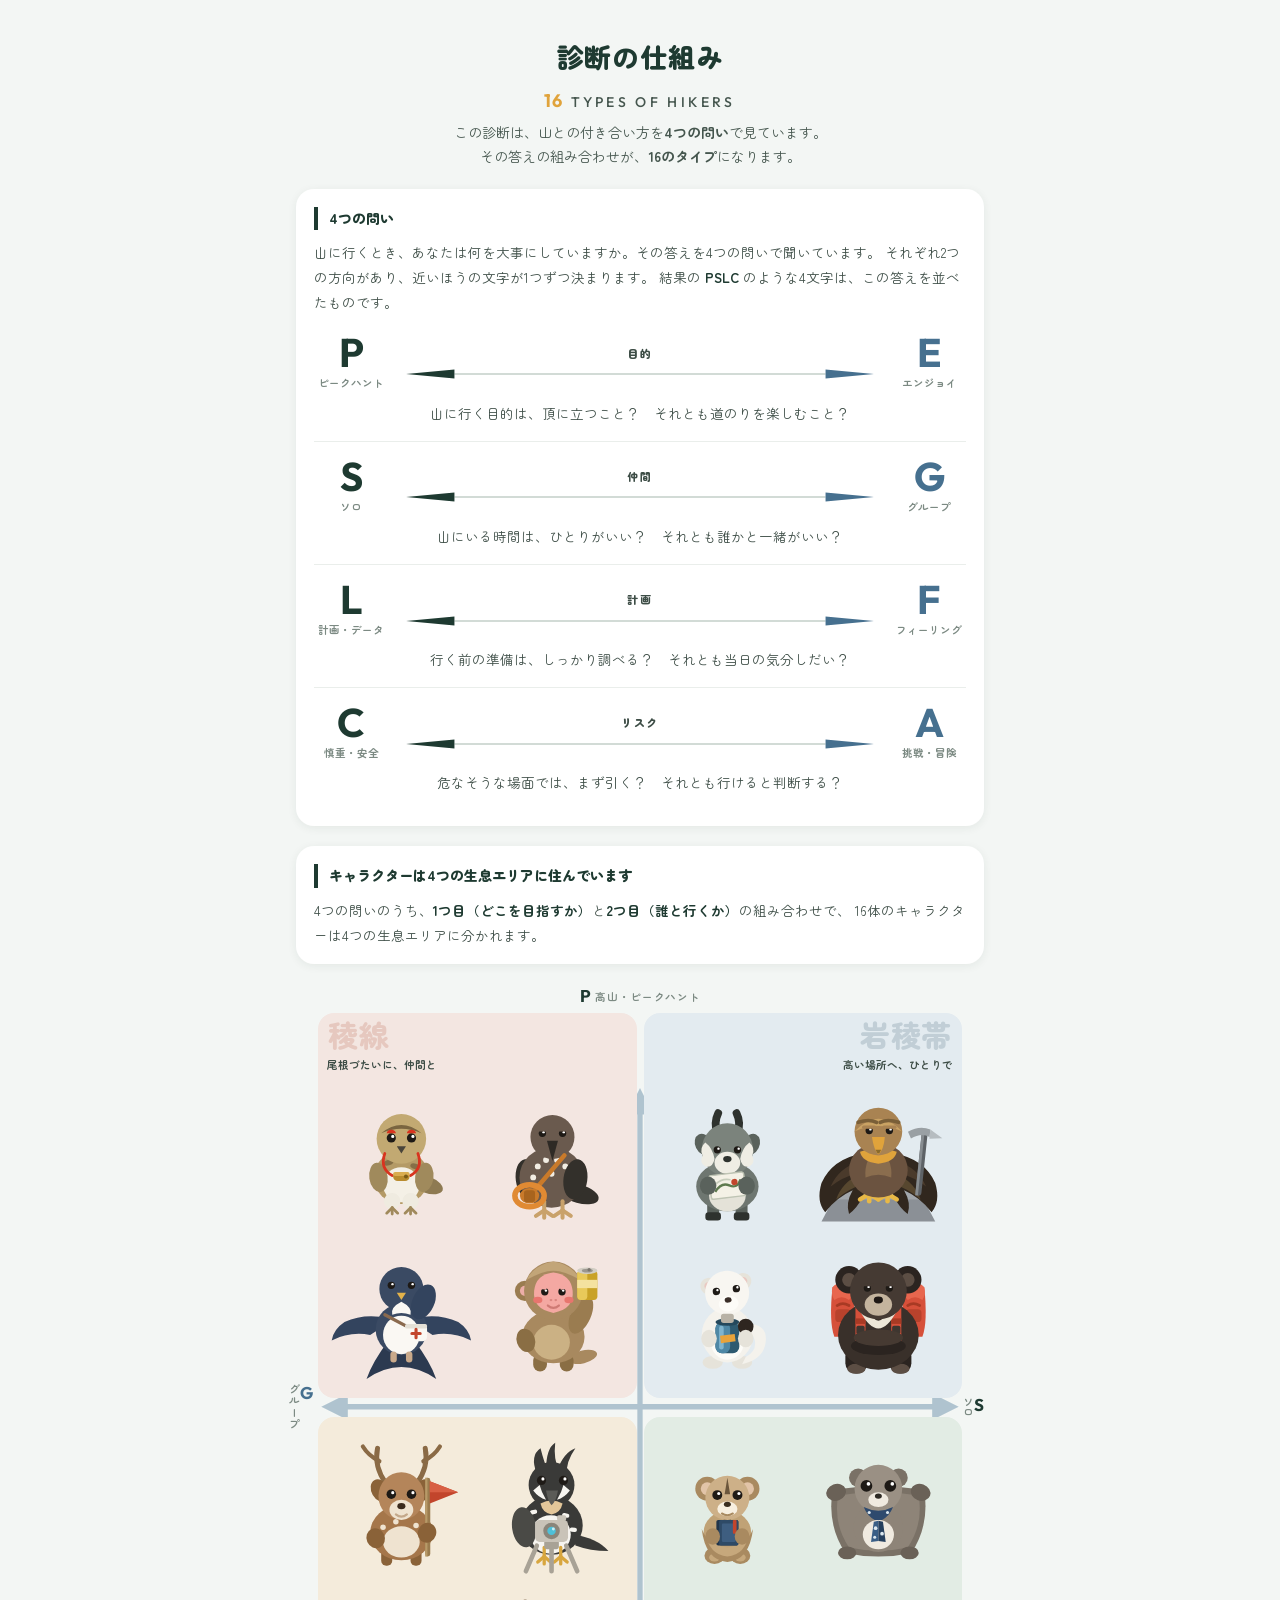
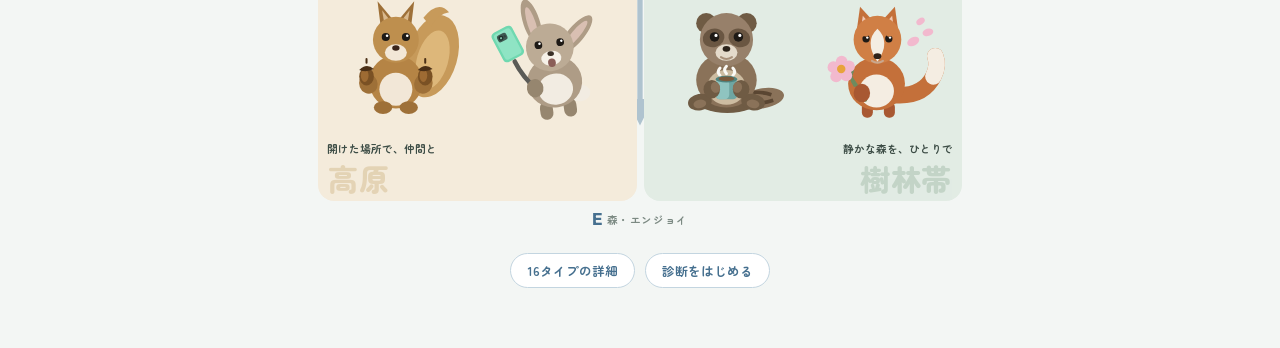
==== about.html @ 945e2029 "Add files via upload" ====
<!DOCTYPE html>
<html lang="ja">
<head>
<meta charset="UTF-8">
<meta name="viewport" content="width=device-width, initial-scale=1.0, viewport-fit=cover">
<title>診断の仕組み｜登山タイプ診断</title>
<meta name="description" content="4つのアルファベットの意味と、16タイプが分かれる4つの生息エリアについて説明します。">
<meta name="theme-color" content="#1E3A31">
<link rel="preconnect" href="https://fonts.googleapis.com">
<link rel="preconnect" href="https://fonts.gstatic.com" crossorigin>
<link href="https://fonts.googleapis.com/css2?family=Outfit:wght@500;700&family=Zen+Maru+Gothic:wght@400;500;700;900&display=swap" rel="stylesheet">
<link rel="stylesheet" href="style.css">
</head>
<body>

<div class="list-page">

  <header class="list-head">
    <h1>診断の仕組み</h1>
    <p class="list-en"><b>16</b> TYPES OF HIKERS</p>
    <p>この診断は、山との付き合い方を<b>4つの問い</b>で見ています。<br>
       その答えの組み合わせが、<b>16のタイプ</b>になります。</p>
  </header>

    <section class="legend">
      <h2>4つの問い</h2>
      <p>山に行くとき、あなたは何を大事にしていますか。その答えを4つの問いで聞いています。
         それぞれ2つの方向があり、近いほうの文字が1つずつ決まります。
         結果の <b>PSLC</b> のような4文字は、この答えを並べたものです。</p>
      <div class="axis-table" id="axis-table"></div>
    </section>

    <section class="legend legend-plain">
      <h2>キャラクターは4つの生息エリアに住んでいます</h2>
      <p>4つの問いのうち、<b>1つ目（どこを目指すか）</b>と<b>2つ目（誰と行くか）</b>の組み合わせで、
         16体のキャラクターは4つの生息エリアに分かれます。</p>
    </section>

    <div class="matrix">
      <p class="mx-axis mx-top"><b>P</b>高山・ピークハント</p>
      <div class="mx-mid">
        <p class="mx-axis mx-left"><b>G</b>グループ</p>
        <div class="mx-grid" id="matrix">
          <svg class="mx-cross" viewBox="0 0 300 300" aria-hidden="true">
            <path d="M150 14 V286" stroke="#AFC3CF" stroke-width="2.4"/>
            <path d="M14 150 H286" stroke="#AFC3CF" stroke-width="2.4"/>
            <path d="M150 6 L144 18 L156 18 Z" fill="#AFC3CF"/>
            <path d="M150 294 L144 282 L156 282 Z" fill="#AFC3CF"/>
            <path d="M6 150 L18 144 L18 156 Z" fill="#AFC3CF"/>
            <path d="M294 150 L282 144 L282 156 Z" fill="#AFC3CF"/>
          </svg>
        </div>
        <p class="mx-axis mx-right"><b>S</b>ソロ</p>
      </div>
      <p class="mx-axis mx-bottom"><b>E</b>森・エンジョイ</p>
    </div>

  <p class="list-foot hero-link">
    <a href="types.html?g=PS">16タイプの詳細</a>
    <a href="index.html">診断をはじめる</a>
  </p>

</div>

<script src="data.js"></script>
<script src="characters.js"></script>
<script>
/* 診断の仕組みのページ。4軸の解説と、4生息エリアのカードを組み立てる */
const ORDER = ["PS", "PG", "ES", "EG"];
const MATRIX_ORDER = ["PG", "PS", "EG", "ES"];
const codesOf = (key) => Object.keys(TYPES).filter((c) => c.slice(0, 2) === key);

const AXIS_MEMO = {
  PE: "山に行く目的は、頂に立つこと？　それとも道のりを楽しむこと？",
  SG: "山にいる時間は、ひとりがいい？　それとも誰かと一緒がいい？",
  LF: "行く前の準備は、しっかり調べる？　それとも当日の気分しだい？",
  CA: "危なそうな場面では、まず引く？　それとも行けると判断する？",
};
document.getElementById("axis-table").innerHTML = AXES.map((ax) => `
  <div class="ax-item">
    <div class="ax-row">
      <div class="ax-end l">
        <span class="ax-ltr">${ax.a}</span>
        <span class="ax-word">${ax.aName}</span>
      </div>
      <div class="ax-mid">
        <span class="ax-title">${ax.title}</span>
        <svg class="ax-arrow" viewBox="0 0 120 12" preserveAspectRatio="none" aria-hidden="true">
          <path d="M14 6 H106" stroke="#C3CFC8" stroke-width="1.6"/>
          <path d="M2 6 L14 1.6 L14 10.4 Z" fill="#1E3A31"/>
          <path d="M118 6 L106 1.6 L106 10.4 Z" fill="#46708F"/>
        </svg>
      </div>
      <div class="ax-end r">
        <span class="ax-ltr">${ax.b}</span>
        <span class="ax-word">${ax.bName}</span>
      </div>
    </div>
    <p class="ax-memo">${AXIS_MEMO[ax.id]}</p>
  </div>`).join("");

/* 目的（縦）× 仲間（横）の4象限。左上から 孤峰・稜線・静林・陽だまり */
document.getElementById("matrix").insertAdjacentHTML("beforeend", MATRIX_ORDER.map((key) => {
  const g = GROUPS[key];
  const side = (key === "PG" || key === "EG") ? "l" : "r";
  const row = (key === "PS" || key === "PG") ? "top" : "bottom";
  return `
    <div class="mx-cell mx-${side} mx-${row}" data-g="${key}" style="background:${g.band}">
      <span class="mx-bg" style="color:${g.deep}">${g.name}</span>
      <span class="mx-lead">${g.lead}</span>
      <span class="mx-chars">
        ${codesOf(key).map((c) => {
          const ch = CHARACTERS[c];
          return `<a class="mx-char" href="types.html?g=${key}#${c}"
                     aria-label="${ch ? ch.animal : c}の紹介を見る">${characterSVG(c, "char", true)}</a>`;
        }).join("")}
      </span>
    </div>`;
}).join(""));

/* キャラクター以外の場所を押したら、その生息エリアの先頭へ */
document.getElementById("matrix").addEventListener("click", (e) => {
  if (e.target.closest(".mx-char")) return;   // キャラクターは個別のリンクに任せる
  const cell = e.target.closest(".mx-cell");
  if (cell) location.href = `types.html?g=${cell.dataset.g}`;
});
</script>
</body>
</html>
---- style.css ----
/* =========================================================
   YAMA TYPE — 登山タイプ診断
   北欧×アウトドアのデザイントークン
   ========================================================= */
:root {
  --birch:   #F3F6F4;  /* 背景（淡いバーチグレー） */
  --paper:   #FFFFFF;  /* カード面 */
  --pine:    #1E3A31;  /* 深いパイン緑：主要テキスト・A側 */
  --fjord:   #46708F;  /* フィヨルド青：B側 */
  --sun:     #E0A33B;  /* 太陽オーカー：アクセント */
  --stone:   #7C8A83;  /* 補助テキスト */
  --line:    #DCE4DF;  /* 罫線 */

  --radius-card: 18px;
  --radius-btn: 999px;
  --shadow-card: 0 2px 10px rgba(30, 58, 49, .07);
  --font: "Zen Maru Gothic", "Hiragino Maru Gothic ProN",
          "Hiragino Kaku Gothic ProN", "Yu Gothic", sans-serif;
}

* { box-sizing: border-box; margin: 0; padding: 0; }

html { -webkit-text-size-adjust: 100%; }

body {
  font-family: var(--font);
  overflow-x: clip;
  background: var(--birch);
  color: var(--pine);
  line-height: 1.7;
  min-height: 100dvh;
}

.app {
  max-width: 480px;
  margin: 0 auto;
  min-height: 100dvh;
  position: relative;
}

/* ---------- 画面切り替え ---------- */
.screen {
  display: none;
  min-height: 100dvh;
  padding: max(20px, env(safe-area-inset-top)) 20px max(28px, env(safe-area-inset-bottom));
  flex-direction: column;
}
.screen.is-active { display: flex; animation: screenIn .45s ease both; }

@keyframes screenIn {
  from { opacity: 0; transform: translateX(28px); }
  to   { opacity: 1; transform: translateX(0); }
}
@media (prefers-reduced-motion: reduce) {
  .screen.is-active, .quiz-page { animation: none !important; }
}

/* ---------- ボタン ---------- */
.btn {
  font-family: inherit;
  font-size: 16px;
  font-weight: 700;
  border: none;
  border-radius: var(--radius-btn);
  padding: 15px 34px;
  cursor: pointer;
  transition: transform .12s ease, opacity .12s ease;
  -webkit-tap-highlight-color: transparent;
}
.btn:active { transform: scale(.97); }
.btn:focus-visible { outline: 3px solid var(--sun); outline-offset: 2px; }

.btn-primary { background: var(--pine); color: #fff; }
.btn-primary:disabled { opacity: .35; cursor: default; }
.btn-ghost {
  background: transparent;
  color: var(--stone);
  border: 1.5px solid var(--line);
}
.btn-share {
  display: inline-flex;
  align-items: center;
  gap: 8px;
  background: var(--pine);
  color: #fff;
  text-decoration: none;
  justify-content: center;
}

/* =========================================================
   スタート画面
   ========================================================= */
.hero {
  margin: auto 0;
  text-align: center;
  padding: 24px 0;
}
.hero-mountains .sun  { fill: var(--sun); }
.hero-mountains .snow { fill: var(--pine); opacity: .9; }

/* タイトル下の英字。数字だけオーカーで大きくして情報として立たせる */
.hero-en,
.list-en {
  font-family: "Outfit", "Zen Maru Gothic", sans-serif;
  font-size: 12.5px;
  font-weight: 500;
  letter-spacing: .24em;
  color: var(--fjord);
  line-height: 1.15;
  margin-top: 0;
  margin-bottom: 0;
}
.hero-en b,
.list-en b {
  font-size: 18px;
  font-weight: 700;
  letter-spacing: .04em;
  color: var(--sun);
  margin-right: 2px;
}
.list-en { margin-top: 6px; margin-bottom: 8px; line-height: 1.4; }
.hero-title {
  font-size: 34px;
  font-weight: 900;
  letter-spacing: .04em;
  margin-bottom: 6px;
}
.hero-ver {
  font-family: "Outfit", var(--font);
  font-size: 9px;
  font-weight: 400;
  letter-spacing: .1em;
  color: #B9C6BF;
  line-height: 1.2;
  margin: 4px 0 18px;
}
.hero-title .beta {
  display: inline-block;
  vertical-align: baseline;
  margin-left: 0;
  font-family: "Outfit", var(--font);
  font-size: 11px;
  font-weight: 500;
  letter-spacing: .08em;
  color: var(--sun);
  background: #FBF1DE;
  border: 1.5px solid #EBD5A8;
  border-radius: 999px;
  padding: 2px 10px;
}

.hero-lead {
  font-size: 14.5px;
  color: #45564e;
  margin-bottom: 30px;
  /* 行末に1〜2文字だけ残るのを防ぐ */
  text-wrap: balance;
}
.hero-lead strong { color: var(--pine); }
.hero-note {
  margin-top: 14px;
  font-size: 12.5px;
  color: var(--stone);
}

/* =========================================================
   質問画面
   ========================================================= */
.quiz-header {
  position: sticky;
  top: 0;
  z-index: 5;
  margin: 0 -20px;
  padding: 6px 20px 8px;
  background: var(--birch);
  box-shadow: 0 6px 12px -8px rgba(30, 58, 49, .22);
}

/* ---------- 登山道プログレス ---------- */
.climb-svg {
  display: block;
  width: 100%;
  height: auto;
}
.climb-route,
.climb-done {
  fill: none;
  stroke-width: 3.5;
  stroke-linecap: round;
  stroke-linejoin: round;
}
.climb-route { stroke: var(--line); }
.climb-done {
  stroke: var(--pine);
  stroke-dashoffset: 9999;
  transition: stroke-dashoffset .45s ease;
}

.climb-start {
  fill: var(--paper);
  stroke: #7FA08F;
  stroke-width: 2.2;
}
.climb-marker {
  fill: var(--pine);
  transition: cx .45s ease, cy .45s ease;
}

/* 道標（Start / Midpoint / Summit） */
.sign .pole {
  stroke: var(--line);
  stroke-width: 1.6;
  stroke-linecap: round;
  transition: stroke .4s ease;
}
.sign .board {
  fill: var(--paper);
  stroke: var(--line);
  stroke-width: 1.4;
  transition: fill .4s ease, stroke .4s ease;
}
.sign .board-text {
  fill: var(--stone);
  font-family: "Outfit", var(--font);
  font-size: 6.6px;
  font-weight: 700;
  letter-spacing: .04em;
  text-anchor: middle;
  transition: fill .4s ease;
}
.sign .flag {
  fill: var(--line);
  transition: fill .4s ease;
}
.sign .flag-text {
  fill: var(--stone);
  font-family: "Outfit", var(--font);
  font-size: 6.2px;
  font-weight: 700;
  letter-spacing: .04em;
  text-anchor: middle;
  transition: fill .4s ease;
}
/* 道の上の丸。通過すると塗りつぶす */
.sign .node {
  fill: var(--paper);
  stroke: var(--line);
  stroke-width: 2.2;
  transition: fill .4s ease, stroke .4s ease;
}

.sign.passed .pole { stroke: var(--pine); }
.sign.passed .board { fill: var(--pine); stroke: var(--pine); }
.sign.passed .board-text { fill: #fff; }
.sign.passed .flag { fill: var(--pine); }
.sign.passed .flag-text { fill: var(--pine); }
.sign.passed .node { fill: var(--pine); stroke: var(--pine); }

#sign-peak.passed .pole { stroke: var(--sun); }
#sign-peak.passed .board { fill: var(--sun); stroke: var(--sun); }
#sign-peak.passed .board-text { fill: var(--pine); }
#sign-peak.passed .node { fill: var(--sun); stroke: var(--sun); }

.climb-count {
  fill: var(--stone);
  font-family: var(--font);
  font-size: 8.6px;
  font-weight: 500;
  text-anchor: end;
}
.climb-count #progress-count { fill: var(--pine); font-weight: 700; font-size: 10.5px; }

.quiz-viewport { flex: 1; }
.quiz-page.page-in  { animation: screenIn .4s ease both; }

/* --- 質問カード --- */
.q-card {
  background: var(--paper);
  border-radius: var(--radius-card);
  box-shadow: var(--shadow-card);
  padding: 22px 20px 24px;
  margin-bottom: 16px;
  border: 2px solid transparent;
  transition: border-color .25s ease;
}
.q-card.is-answered { border-color: transparent; }
.q-card.needs-answer { border-color: var(--sun); }

.q-num {
  display: inline-block;
  font-size: 12px;
  font-weight: 700;
  color: var(--fjord);
  background: #EAF1F6;
  border-radius: 999px;
  padding: 2px 12px;
  margin-bottom: 10px;
}
.q-text {
  font-size: 16px;
  font-weight: 700;
  margin-bottom: 16px;
}

.opt-label {
  font-size: 13.5px;
  line-height: 1.6;
  padding: 10px 12px;
  border-radius: 12px;
}
.opt-a { background: #EDF3EF; color: var(--pine); margin-bottom: 7px; }
.opt-b { background: #EAF1F6; color: #2E4B60; }

/* --- 目盛り（A / B の対応を示す） --- */
.scale { margin-top: 17px; }

.scale-notes {
  display: flex;
  justify-content: space-between;
  padding: 0 8px;
  margin-top: 8px;
  font-size: 11.5px;
  font-weight: 500;
  color: var(--stone);
}

/* --- 6段階ドット --- */
.dots {
  display: flex;
  align-items: center;
  justify-content: space-between;
  padding: 0 6px;
}
.dot {
  appearance: none;
  -webkit-appearance: none;
  border-radius: 50%;
  border: 2.5px solid var(--stone);
  background: var(--paper);
  cursor: pointer;
  flex-shrink: 0;
  transition: transform .15s ease, background .15s ease, border-color .15s ease;
  -webkit-tap-highlight-color: transparent;
}
.dot:focus-visible { outline: 3px solid var(--sun); outline-offset: 2px; }

/* 端ほど大きく（強い同意） */
.dot[data-v="0"], .dot[data-v="5"] { width: 40px; height: 40px; }
.dot[data-v="1"], .dot[data-v="4"] { width: 32px; height: 32px; }
.dot[data-v="2"], .dot[data-v="3"] { width: 25px; height: 25px; }

/* A側=パイン緑、B側=フィヨルド青 */
.dot[data-v="0"], .dot[data-v="1"], .dot[data-v="2"] { border-color: #7FA08F; }
.dot[data-v="3"], .dot[data-v="4"], .dot[data-v="5"] { border-color: #8FAFC4; }

.dot.selected { transform: scale(1.12); }
.dot[data-v="0"].selected, .dot[data-v="1"].selected, .dot[data-v="2"].selected {
  background: var(--pine); border-color: var(--pine);
}
.dot[data-v="3"].selected, .dot[data-v="4"].selected, .dot[data-v="5"].selected {
  background: var(--fjord); border-color: var(--fjord);
}

.quiz-footer {
  display: flex;
  gap: 12px;
  padding-top: 8px;
}
.quiz-footer .btn { flex: 1; padding-left: 0; padding-right: 0; }

/* =========================================================
   結果画面
   ========================================================= */
.result {
  margin: auto 0;
  text-align: center;
  padding: 0 0 28px;
}
.result-eyebrow {
  font-size: 12.5px;
  font-weight: 700;
  letter-spacing: .08em;
  color: var(--stone);
  margin-bottom: 10px;
}
.result-id {
  display: inline-flex;
  align-items: center;
  gap: 8px;
  margin-bottom: 2px;
}
.result-group {
  font-size: 13px;
  font-weight: 900;
  letter-spacing: .06em;
}

/* コードは記号なので小さく。主役は動物名 */
.result-code {
  display: inline-block;
  background: var(--pine); /* JSがグループ色に差し替えます */
  color: #fff;
  font-family: "Outfit", var(--font);
  font-size: 14px;
  font-weight: 700;
  letter-spacing: .18em;
  line-height: 1;
  padding: 6px 9px 6px 15px;
  border-radius: 7px;
}

.result-desc {
  font-size: 14.5px;
  color: #45564e;
  margin-bottom: 28px;
  padding: 0 8px;
}

/* --- 4軸バー --- */
.axes {
  background: var(--paper);
  margin-top: 14px;
  border-radius: var(--radius-card);
  box-shadow: var(--shadow-card);
  padding: 20px 18px;
  margin-bottom: 28px;
  text-align: left;
}
.axis { margin-bottom: 18px; }
.axis:last-child { margin-bottom: 0; }
.axis-labels {
  display: flex;
  justify-content: space-between;
  font-size: 12.5px;
  font-weight: 700;
  margin-bottom: 5px;
}
.axis-labels .lose { color: var(--stone); font-weight: 500; }
.axis-track {
  height: 10px;
  border-radius: 999px;
  background: var(--line);
  overflow: hidden;
  display: flex;
}
.axis-bar {
  height: 100%;
  border-radius: 999px;
  transition: width .8s ease;
}
.axis-bar.side-a { background: var(--pine); }
.axis-bar.side-b { background: var(--fjord); margin-left: auto; }
/* 勝った側はオーカーで大きく、負けた側は薄く */
.axis-labels .win { color: var(--pine); font-weight: 700; }
.axis-labels .lose { color: #B9C6BF; font-weight: 500; }
.axis-labels b {
  font-family: "Outfit", var(--font);
  font-size: 14.5px;
  font-weight: 700;
  margin: 0 0 0 6px;
}
.axis-labels .win b { color: var(--sun); }
.axis-labels .lose b { color: #C9D2CC; }
.axis-labels span:last-child b { margin: 0 6px 0 0; }

.result-actions {
  display: flex;
  flex-direction: column;
  gap: 12px;
}

/* ---------- 小さい画面の微調整 ---------- */
@media (max-width: 360px) {
  .hero-title { font-size: 29px; }
  .result-animal { font-size: 31px; }
  .char-lg { width: 128px; }
}


/* ---------- 結果画面：キャッチコピー ---------- */
.result-copy {
  font-size: 15px;
  font-weight: 700;
  color: var(--fjord);
  margin: 14px 0 4px;
  padding: 0 8px;
  line-height: 1.7;
}

/* ---------- 結果画面：説明パネル ---------- */
.panel {
  background: var(--paper);
  border-radius: var(--radius-card);
  box-shadow: var(--shadow-card);
  padding: 18px 18px 20px;
  margin-bottom: 14px;
  text-align: left;
}
.panel-title {
  font-size: 14px;
  font-weight: 900;
  margin-bottom: 8px;
  padding-left: 11px;
  border-left: 4px solid var(--pine);
  line-height: 1.4;
}
.panel-body {
  font-size: 14px;
  line-height: 1.85;
  color: #3d4d46;
}
.panel-caution .panel-title { border-left-color: var(--sun); }

/* ---------- 結果画面：相性 ---------- */
.match { padding: 13px 0; border-bottom: 1px solid var(--line); }
.match:last-child { padding-bottom: 0; border-bottom: none; }
.match:first-child { padding-top: 4px; }
.match-label {
  font-size: 12px;
  font-weight: 700;
  color: var(--stone);
  margin-bottom: 5px;
}
.match-name {
  font-size: 15.5px;
  font-weight: 700;
  display: flex;
  align-items: center;
  gap: 9px;
  margin-bottom: 3px;
}
.match-code {
  font-size: 12px;
  font-weight: 900;
  letter-spacing: .06em;
  color: #fff;
  background: var(--fjord);
  border-radius: 6px;
  padding: 2px 8px;
  flex-shrink: 0;
}
.match-why { font-size: 12.5px; color: var(--stone); line-height: 1.7; }

/* 結果画面はカード群が続くので、余白を上下に確保 */
.result-actions { margin-top: 26px; }

/* ---------- 公開前の一時設定 ----------
   Xシェアボタンを非表示にしています。
   内容が固まって公開する準備ができたら、下の1行を削除してください。 */
#btn-share { display: none; }

/* =========================================================
   キャラクター
   ========================================================= */
.char { display: block; width: 100%; height: auto; }
.char-lg { width: 142px; margin: 0 auto; }
.char-sm { width: 62px; flex-shrink: 0; }

.result-char { margin: 4px 0 10px; }
.result-animal {
  font-size: 36px;
  font-weight: 900;
  letter-spacing: .06em;
  line-height: 1.3;
  margin: 6px 0 2px;
}
.result-name {
  font-size: 13.5px;
  font-weight: 700;
  letter-spacing: .04em;
  color: var(--stone);
}

/* 相性欄はキャラクターを左に並べる */
.match { display: flex; gap: 13px; align-items: flex-start; }
.match-body { flex: 1; }

/* スタート画面・結果画面から一覧へ */
/* 主ボタンより小さい、枠線のサブボタン */
.hero-link {
  margin-top: 18px;
  display: flex;
  justify-content: center;
  flex-wrap: nowrap;
  gap: 10px;
}
.result .hero-link { margin-top: 20px; }
.hero-link a {
  display: inline-block;
  font-size: 12.5px;
  font-weight: 700;
  color: var(--fjord);
  text-decoration: none;
  background: var(--paper);
  border: 1.5px solid #C3D5E0;
  border-radius: 999px;
  padding: 8px 16px;
  line-height: 1.4;
  white-space: nowrap;
  transition: background .15s, border-color .15s;
}
.hero-link a:hover { background: #EDF3F7; border-color: var(--fjord); }
.hero-link a:focus-visible { outline: 3px solid var(--sun); outline-offset: 2px; }
.list-foot.hero-link { margin-top: 22px; }
.hero-link a:focus-visible { outline: 3px solid var(--sun); outline-offset: 3px; }

/* =========================================================
   スタート画面のキャラクター配置
   ========================================================= */
.cast {
  display: grid;
  grid-template-columns: repeat(2, 1fr);
  gap: 8px;
}
#cast-top { margin-bottom: 30px; }
#cast-bottom { margin-top: 30px; }
.cast-group {
  display: grid;
  grid-template-columns: repeat(2, 1fr);
  gap: 6px 2px;
  border-radius: 18px;
  padding: 12px 8px;
}
.cast .char {
  width: 100%;
  max-width: 74px;
  margin: 0 auto;
  /* 開いたときに順番に現れ、そのあとゆっくり上下に揺れる */
  opacity: 0;
  animation:
    castIn .5s cubic-bezier(.2, .7, .3, 1) forwards,
    castFloat var(--fd, 5.2s) ease-in-out infinite;
  animation-delay: var(--d, 0s), calc(var(--d, 0s) + .5s);
}

@keyframes castIn {
  from { opacity: 0; transform: translateY(10px) scale(.94); }
  to   { opacity: 1; transform: none; }
}
@keyframes castFloat {
  0%, 100% { transform: translateY(0); }
  50%      { transform: translateY(-5px); }
}

/* 動きが苦手な人には出さない */
@media (prefers-reduced-motion: reduce) {
  .cast .char { opacity: 1; animation: none; }
}

/* =========================================================
   16タイプ紹介ページ（types.html）
   ========================================================= */
.list-page { max-width: 720px; margin: 0 auto; padding: 0 16px 60px; }

.list-head { padding: 34px 0 20px; text-align: center; }
.list-head h1 { font-size: 27px; font-weight: 900; letter-spacing: .03em; }
.list-head p { font-size: 14px; color: #45564e; margin-top: 8px; }

.legend {
  background: var(--paper);
  border-radius: var(--radius-card);
  box-shadow: var(--shadow-card);
  padding: 18px 18px 16px;
  margin-bottom: 20px;
  text-align: left;
}
.legend h2 {
  font-size: 14px;
  font-weight: 900;
  margin-bottom: 10px;
  padding-left: 11px;
  border-left: 4px solid var(--pine);
}
.legend p { font-size: 13.5px; line-height: 1.85; color: #3d4d46; }
.legend p + p { margin-top: 8px; }
.legend b { color: var(--pine); }

/* ---- 入口：4グループのカード ---- */
.group-cards { display: grid; gap: 12px; margin-bottom: 8px; }
.gcard {
  position: relative;
  display: block;
  border-radius: 20px;
  padding: 16px 16px 14px;
  text-decoration: none;
  color: inherit;
  overflow: hidden;
}
.gcard:focus-visible { outline: 3px solid var(--sun); outline-offset: 3px; }
.gcard-bg {
  position: absolute;
  right: 10px;
  top: -6px;
  font-size: 64px;
  font-weight: 900;
  letter-spacing: .04em;
  opacity: .13;
  line-height: 1;
  pointer-events: none;
  white-space: nowrap;
}
.gcard-head {
  position: relative;
  display: flex;
  align-items: baseline;
  gap: 10px;
  flex-wrap: wrap;
}
.gcard-name { font-size: 21px; font-weight: 900; letter-spacing: .04em; }
.gcard-lead { font-size: 13px; font-weight: 700; color: #3d4d46; }
.gcard-chars {
  position: relative;
  display: grid;
  grid-template-columns: repeat(4, 1fr);
  gap: 4px;
  margin: 10px 0 8px;
}
.gcard-chars svg { width: 100%; height: auto; display: block; }
.gcard-foot {
  position: relative;
  display: flex;
  justify-content: space-between;
  align-items: baseline;
  gap: 8px;
  font-size: 11.5px;
  color: var(--stone);
}
.gcard-code { font-family: "Outfit", var(--font); font-weight: 700; letter-spacing: .08em; }

/* ---- 詳細：切り替えタブ ---- */
.group-tabs {
  display: grid;
  grid-template-columns: repeat(4, 1fr);
  gap: 6px;
  margin-bottom: 18px;
  position: sticky;
  top: 0;
  z-index: 5;
  background: var(--birch);
  padding: 8px 0;
}
.gtab {
  font-family: inherit;
  border: 1.5px solid var(--line);
  background: var(--paper);
  color: var(--stone);
  border-radius: 14px;
  padding: 7px 2px 6px;
  cursor: pointer;
  display: block;
}
.gtab.on { border-color: transparent; font-weight: 900; }
.gtab:focus-visible { outline: 3px solid var(--sun); outline-offset: 2px; }
.gtab-char { width: 100%; max-width: 42px; margin: 0 auto 1px; display: block; }
.gtab-name { font-size: 11.5px; font-weight: 700; display: block; }

/* ---- 詳細：グループの大見出し ---- */
.group-hero {
  position: relative;
  border-radius: 20px;
  padding: 20px 18px 18px;
  margin-bottom: 18px;
  overflow: hidden;
}
.gh-bg {
  position: absolute;
  right: 8px;
  top: -10px;
  font-size: 82px;
  font-weight: 900;
  letter-spacing: .04em;
  opacity: .14;
  line-height: 1;
  white-space: nowrap;
}
.gh-name { position: relative; font-size: 26px; font-weight: 900; letter-spacing: .05em; }
.gh-lead { position: relative; font-size: 14px; font-weight: 700; color: #3d4d46; margin-top: 3px; }
.gh-axis { position: relative; font-size: 11.5px; color: var(--stone); margin-top: 7px; }

/* ---- 各タイプ ---- */
.type-item {
  background: var(--paper);
  border-radius: var(--radius-card);
  box-shadow: var(--shadow-card);
  padding: 20px 18px 18px;
  margin-bottom: 18px;
  /* 追従するタブの下に隠れないよう、タブの高さぶん余白を取る
     --tab-h は types.html が実測して設定します */
  scroll-margin-top: calc(var(--tab-h, 90px) + 14px);
}
.ti-head { display: flex; gap: 15px; align-items: center; margin-bottom: 15px; }
.ti-char { width: 104px; flex-shrink: 0; }
.ti-title { flex: 1; min-width: 0; }
.tc-code {
  display: inline-block;
  font-size: 11px;
  font-weight: 900;
  letter-spacing: .12em;
  color: #fff;
  background: var(--pine);
  border-radius: 5px;
  padding: 2px 9px;
}
.ti-name { font-size: 21px; font-weight: 900; margin-top: 6px; line-height: 1.35; }
.tc-type { font-size: 12.5px; font-weight: 700; color: var(--stone); margin-top: 3px; }
.tc-copy { font-size: 13.5px; font-weight: 700; color: var(--fjord); margin-top: 6px; line-height: 1.6; }

/* 4軸の内訳 */
.ti-axes {
  display: flex;
  flex-wrap: wrap;
  gap: 6px;
  margin-bottom: 16px;
}
.ti-axes .ax {
  font-size: 11.5px;
  font-weight: 500;
  color: #3d4d46;
  background: #EDF3EF;
  border-radius: 999px;
  padding: 3px 11px;
}
.ti-axes .ax b { font-weight: 900; color: var(--pine); margin-right: 4px; }

.ti-block { margin-bottom: 16px; }
.ti-block:last-of-type { margin-bottom: 12px; }
.ti-label {
  font-size: 13px;
  font-weight: 900;
  margin-bottom: 6px;
  padding-left: 10px;
  border-left: 4px solid var(--pine);
  line-height: 1.4;
}
.ti-caution .ti-label { border-left-color: var(--sun); }
.ti-text { font-size: 13.5px; line-height: 1.85; color: #3d4d46; }

/* 持ちもの（キャッチコピーの下） */
.ti-item {
  display: inline-block;
  font-size: 11.5px;
  color: var(--stone);
  background: #F2F5F3;
  border-radius: 999px;
  padding: 3px 12px;
  margin-top: 8px;
  line-height: 1.6;
}
.ti-item b {
  font-weight: 700;
  color: #3d4d46;
  margin-right: 6px;
}

/* 結果画面の持ちもの */
.result-item {
  display: inline-block;
  font-size: 12px;
  color: #4a5a52;
  background: rgba(255, 255, 255, .72);
  border-radius: 999px;
  padding: 4px 14px;
  margin-top: 10px;
  line-height: 1.6;
}
.result-item b {
  font-weight: 700;
  color: var(--pine);
  margin-right: 7px;
}

/* 紹介ページ内の相性リンク */
.type-item .match {
  display: flex;
  gap: 12px;
  align-items: center;
  text-decoration: none;
  color: inherit;
  padding: 9px 10px;
  border-radius: 13px;
  background: #F7F9F8;
  margin-top: 8px;
}
.type-item .match:hover { background: #EDF3EF; }
.type-item .match:focus-visible { outline: 3px solid var(--sun); outline-offset: 2px; }
.type-item .match-label,
.type-item .match-name,
.type-item .match-why { display: block; }
.type-item .match-name { margin: 3px 0 1px; font-size: 15px; }
.match-type { font-size: 11.5px; font-weight: 700; color: var(--stone); }
.type-item .match-type { display: block; margin-bottom: 2px; }
.type-item .match-code { margin-right: 8px; }

.list-foot { text-align: center; margin-top: 32px; }

/* 結果画面の相性から紹介ページへ */
.match-char { display: block; flex-shrink: 0; border-radius: 50%; }
.match-char:focus-visible { outline: 3px solid var(--sun); outline-offset: 2px; }
.match-link {
  color: inherit;
  text-decoration: none;
  border-bottom: 1.5px solid #C3D5E0;
}
.match-link:hover { border-bottom-color: var(--fjord); }
.match-link:focus-visible { outline: 3px solid var(--sun); outline-offset: 2px; }

/* =========================================================
   仕組みのページ：4軸の解説（左右対比）
   ========================================================= */
.axis-table { margin-top: 14px; }
.ax-item { padding: 15px 0; border-top: 1px solid #EAEEEB; }
.ax-item:first-child { border-top: none; padding-top: 4px; }

.ax-row { display: flex; align-items: center; gap: 10px; }
.ax-end { flex-shrink: 0; width: 74px; text-align: center; }
.ax-ltr {
  display: block;
  font-family: "Outfit", var(--font);
  font-size: 40px;
  font-weight: 700;
  line-height: .95;
}
.ax-end.l .ax-ltr { color: var(--pine); }
.ax-end.r .ax-ltr { color: var(--fjord); }
.ax-word {
  display: block;
  font-size: 10.5px;
  font-weight: 700;
  margin-top: 5px;
  line-height: 1.35;
  color: var(--stone);
}
.ax-mid { flex: 1; min-width: 0; text-align: center; }
.ax-title {
  display: block;
  font-size: 11px;
  font-weight: 900;
  letter-spacing: .14em;
  color: #3d4d46;
  margin-bottom: 6px;
}
.ax-arrow { display: block; width: 100%; height: 12px; }
.ax-memo {
  font-size: 11.5px;
  color: var(--stone);
  margin-top: 10px;
  line-height: 1.65;
  text-align: center;
}

/* =========================================================
   仕組みのページ：4系統のマトリクス
   ========================================================= */
.matrix { margin: 8px 0 4px; }
.mx-axis {
  font-size: 10.5px;
  font-weight: 700;
  letter-spacing: .06em;
  color: var(--stone);
  text-align: center;
  line-height: 1.4;
}
/* 軸のアルファベット */
.mx-axis b {
  font-family: "Outfit", var(--font);
  font-size: 17px;
  font-weight: 700;
  color: var(--pine);
  margin-right: 4px;
  vertical-align: -1px;
}
.mx-left b, .mx-bottom b { color: var(--fjord); }

.mx-top { margin-bottom: 6px; }
.mx-bottom { margin-top: 6px; }
.mx-mid { display: flex; align-items: stretch; gap: 5px; }
.mx-left, .mx-right {
  flex-shrink: 0;
  align-self: center;
  width: 17px;
  writing-mode: vertical-rl;
  text-orientation: upright;
  letter-spacing: .04em;
  line-height: 1.1;
}
.mx-left b, .mx-right b {
  writing-mode: horizontal-tb;
  display: block;
  margin: 0 0 3px;
  text-align: center;
}

.mx-grid {
  position: relative;
  flex: 1;
  min-width: 0;
  display: grid;
  grid-template-columns: repeat(2, 1fr);
  gap: 7px;
}
/* 中央を通る十字の軸線 */
.mx-cross {
  position: absolute;
  inset: -10px;
  width: calc(100% + 20px);
  height: calc(100% + 20px);
  pointer-events: none;
  z-index: 1;
  preserveAspectRatio: none;
}

.mx-cell {
  position: relative;
  z-index: 2;
  display: flex;
  flex-direction: column;
  border-radius: 16px;
  padding: 10px 9px 10px;
  color: inherit;
  text-align: left;
  overflow: hidden;
  cursor: pointer;
}
/* キャラクター1体ずつが個別のリンク */
.mx-char {
  display: block;
  border-radius: 10px;
  padding: 1px;
  transition: background .15s;
}
.mx-char:hover { background: rgba(255, 255, 255, .55); }
.mx-char:focus-visible { outline: 3px solid var(--sun); outline-offset: 1px; }
.mx-char svg { display: block; width: 100%; height: auto; }
/* 背景に薄く大きく系統名 */
/* 系統名は薄い大文字のみ。左の2つは左上、右の2つは右上に置く */
.mx-bg {
  position: absolute;
  top: 6px;
  z-index: 0;
  font-size: 30px;
  font-weight: 900;
  letter-spacing: .02em;
  line-height: 1.05;
  opacity: .2;
  white-space: nowrap;
  pointer-events: none;
}
.mx-l .mx-bg { left: 10px; }
.mx-r .mx-bg { right: 10px; }
/* 下段は文字を下に置く */
.mx-bottom .mx-bg { top: auto; bottom: 6px; }
.mx-bottom .mx-lead { order: 2; margin-top: 6px; margin-bottom: 34px; }
.mx-bottom .mx-chars { order: 1; margin-top: 2px; }
.mx-r { text-align: right; }
.mx-r .mx-code { text-align: left; }
.mx-name {
  position: relative;
  display: block;
  font-size: 16px;
  font-weight: 900;
  letter-spacing: .04em;
}
.mx-lead {
  position: relative;
  z-index: 1;
  display: block;
  font-size: 10.5px;
  font-weight: 700;
  color: #3d4d46;
  margin-top: 34px;
  line-height: 1.5;
  text-wrap: balance;
}
.mx-chars {
  position: relative;
  z-index: 1;
  display: grid;
  grid-template-columns: repeat(2, 1fr);
  gap: 3px;
  margin: 8px 0 6px;
}
.mx-chars svg { width: 100%; height: auto; display: block; }
.mx-code {
  position: relative;
  display: block;
  text-align: right;
  font-family: "Outfit", var(--font);
  font-size: 10px;
  font-weight: 700;
  letter-spacing: .08em;
  color: var(--stone);
}

/* =========================================================
   結果画面：ヒーロー帯と波の区切り
   ========================================================= */
.result-hero {
  position: relative;
  /* 画面の端まで、上は最上部まで広げる */
  margin: calc(-1 * max(20px, env(safe-area-inset-top))) -20px 0;
  padding: calc(30px + max(20px, env(safe-area-inset-top))) 20px 74px;
  overflow: hidden;
  background: #E9EEF1;        /* JSがグループの淡色に差し替えます */
}
/* 帯の下端を稜線で切る。奥は濃い山影、手前はページ背景でくり抜く */
.result-hero .ridge-cut {
  position: absolute;
  left: 0;
  right: 0;
  bottom: -1px;
  width: 100%;
  height: 58px;
  display: block;
}
.rc-back { fill: rgba(30, 58, 49, .13); }
.rc-front { fill: var(--birch); }
.result-hero .result-copy { margin-bottom: 0; }

/* 4軸のタグ */
.result-axtags {
  margin-top: 14px;
  display: grid;
  grid-template-columns: repeat(2, auto);
  justify-content: center;
  gap: 6px;
}
@media (min-width: 460px) {
  .result-axtags { grid-template-columns: repeat(4, auto); }
}
.axtag {
  font-size: 11.5px;
  font-weight: 500;
  border-radius: 999px;
  padding: 4px 12px 4px 9px;
  background: rgba(255, 255, 255, .72);
  line-height: 1.5;
}
.axtag b {
  font-family: "Outfit", var(--font);
  font-weight: 700;
  font-size: 12.5px;
  margin-right: 5px;
}
.axtag.s-a { color: #2b463c; }
.axtag.s-a b { color: var(--pine); }
.axtag.s-b { color: #2E4B60; }
.axtag.s-b b { color: var(--fjord); }

/* パネルの見出しを中央揃えに */
.panel { text-align: center; }
.panel-title {
  display: inline-block;
  font-size: 13px;
  font-weight: 900;
  letter-spacing: .14em;
  margin: 0 0 12px;
  padding: 0 0 6px;
  border-left: none;
  border-bottom: 2.5px solid var(--pine);
  line-height: 1.4;
}
.panel-caution .panel-title { border-bottom-color: var(--sun); }
.panel-body { text-align: left; }
.axes { text-align: left; }

/* =========================================================
   結果画面：順番に現れる演出
   ========================================================= */
.result > *,
.result-hero > *:not(.wave) { opacity: 0; }

.result.reveal > *,
.result.reveal .result-hero > *:not(.wave) {
  animation: resIn .5s cubic-bezier(.2, .7, .3, 1) forwards;
  animation-delay: calc(var(--i, 0) * .12s);
}
.result.reveal .result-char {
  animation: resPop .55s cubic-bezier(.2, 1.3, .4, 1) forwards;
  animation-delay: calc(var(--i, 0) * .12s);
}
.result.reveal .result-hero { opacity: 1; animation: none; }

@keyframes resIn {
  from { opacity: 0; transform: translateY(12px); }
  to   { opacity: 1; transform: none; }
}
@keyframes resPop {
  from { opacity: 0; transform: scale(.82); }
  to   { opacity: 1; transform: none; }
}

@media (prefers-reduced-motion: reduce) {
  .result > *,
  .result-hero > *:not(.wave) { opacity: 1; }
  .result.reveal > *,
  .result.reveal .result-hero > *:not(.wave),
  .result.reveal .result-char { animation: none; }
}

/* =========================================================
   シークレットキャラクター
   ========================================================= */
.secret-badge {
  font-family: "Outfit", var(--font);
  font-size: 10px;
  font-weight: 700;
  letter-spacing: .16em;
  color: #4A3410;
  background: linear-gradient(100deg, #F0C860, #E0A33B 55%, #C98F22);
  border-radius: 999px;
  padding: 4px 10px 4px 12px;
  box-shadow: 0 1px 4px rgba(176, 130, 30, .35);
}

.secret-note {
  font-size: 12px;
  color: #4a5a52;
  margin-top: 12px;
  padding: 0 10px;
  line-height: 1.75;
}

/* シークレットは動物名が長いので一段小さく */
.result.is-secret .result-animal { font-size: 27px; letter-spacing: .02em; }
@media (max-width: 380px) {
  .result.is-secret .result-animal { font-size: 24px; }
}

/* シークレットのときだけキャラクターをゆっくり光らせる */
.result.is-secret .result-char {
  filter: drop-shadow(0 0 18px rgba(224, 163, 59, .45));
}
@media (prefers-reduced-motion: no-preference) {
  .result.is-secret.reveal .result-char { animation-duration: .9s; }
}

/* =========================================================
   紹介ページ：相性3人を1行3列に
   ========================================================= */
.match-row {
  display: grid;
  grid-template-columns: repeat(3, 1fr);
  gap: 8px;
}
.type-item .match-row .match {
  display: block;
  text-align: center;
  border-radius: 14px;
  padding: 11px 8px 12px;
  text-decoration: none;
  color: inherit;
}
.type-item .match-row .char-sm { width: 58px; margin: 4px auto 5px; display: block; }
.type-item .match-row .match-label {
  display: block;
  font-size: 10.5px;
  font-weight: 700;
  color: var(--stone);
  line-height: 1.4;
  min-height: 2.8em;
}
.type-item .match-row .match-code {
  display: inline-block;
  font-family: "Outfit", var(--font);
  font-size: 9.5px;
  font-weight: 700;
  letter-spacing: .1em;
  color: #fff;
  border-radius: 4px;
  padding: 2px 7px;
}
.type-item .match-row .match-name {
  display: block;
  font-size: 12.5px;
  font-weight: 900;
  margin-top: 3px;
  line-height: 1.4;
}
.type-item .match-row .match-type {
  display: block;
  font-size: 10px;
  font-weight: 700;
  color: var(--stone);
  margin-top: 1px;
  line-height: 1.4;
}
.type-item .match-row .match-why {
  display: block;
  font-size: 10.5px;
  color: #4a5a52;
  margin-top: 6px;
  line-height: 1.65;
  text-align: left;
}
@media (max-width: 400px) {
  .match-row { gap: 5px; }
  .type-item .match-row .match { padding: 9px 5px 10px; }
  .type-item .match-row .match-why { font-size: 10px; }
}

/* =========================================================
   結果画面：相性3人を1行3列に
   ========================================================= */
.result .match-row {
  display: grid;
  grid-template-columns: repeat(3, 1fr);
  gap: 7px;
  text-align: left;
}
.result .match-row .match {
  display: block;
  text-align: center;
  border-radius: 14px;
  padding: 11px 7px 12px;
  text-decoration: none;
  color: inherit;
}
.result .match-row .match:focus-visible { outline: 3px solid var(--sun); outline-offset: 2px; }
.result .match-row .char-sm { width: 54px; margin: 4px auto 5px; display: block; }
.result .match-row .match-label {
  display: block;
  font-size: 10px;
  font-weight: 700;
  color: var(--stone);
  line-height: 1.45;
  min-height: 2.9em;
}
.result .match-row .match-code {
  display: inline-block;
  font-family: "Outfit", var(--font);
  font-size: 9.5px;
  font-weight: 700;
  letter-spacing: .1em;
  color: #fff;
  border-radius: 4px;
  padding: 2px 7px;
}
.result .match-row .match-name {
  display: block;
  font-size: 12.5px;
  font-weight: 900;
  margin-top: 3px;
  line-height: 1.4;
}
.result .match-row .match-type {
  display: block;
  font-size: 10px;
  font-weight: 700;
  color: var(--stone);
  margin-top: 1px;
  line-height: 1.4;
}
.result .match-row .match-why {
  display: block;
  font-size: 10.5px;
  color: #4a5a52;
  margin-top: 6px;
  line-height: 1.7;
  text-align: left;
}
@media (max-width: 400px) {
  .result .match-row { gap: 5px; }
  .result .match-row .match { padding: 9px 5px 10px; }
  .result .match-row .match-why { font-size: 10px; }
}

/* =========================================================
   結果画面：おすすめの山
   ========================================================= */
.mt-row {
  display: grid;
  grid-template-columns: repeat(3, 1fr);
  gap: 7px;
}
.mt {
  background: #F2F5F3;
  border-radius: 14px;
  padding: 11px 9px 12px;
  text-align: left;
}
.mt-name {
  font-size: 13px;
  font-weight: 900;
  line-height: 1.45;
  text-align: center;
}
.mt-flag {
  display: inline-block;
  font-size: 9px;
  font-weight: 700;
  color: #8a5a10;
  background: #FBEFD8;
  border-radius: 999px;
  padding: 2px 7px;
  margin-top: 3px;
  white-space: nowrap;
}
.mt-why {
  font-size: 10.5px;
  color: #4a5a52;
  margin-top: 6px;
  line-height: 1.7;
}
.mt-note {
  font-size: 11px;
  color: var(--stone);
  margin-top: 12px;
  padding-top: 10px;
  border-top: 1px solid var(--line);
  line-height: 1.75;
  text-align: left;
}
@media (max-width: 400px) {
  .mt-row { gap: 5px; }
  .mt { padding: 9px 6px 10px; }
  .mt-name { font-size: 12px; }
  .mt-why { font-size: 10px; }
}

/* =========================================================
   紹介ページ：隠れた姿への切り替え
   ========================================================= */
.ti-char-wrap { cursor: default; }
.type-item.is-secret { box-shadow: 0 2px 14px rgba(176, 130, 30, .24); }
.type-item.is-secret .tc-code {
  display: inline-flex;
  align-items: center;
  gap: 7px;
}
.type-item.is-secret .tc-code em {
  font-style: normal;
  font-size: 8.5px;
  font-weight: 700;
  letter-spacing: .12em;
  color: #4A3410;
  background: linear-gradient(100deg, #F0C860, #E0A33B);
  border-radius: 999px;
  padding: 2px 7px;
}


/* 詳細カードの生息エリア表記 */
.tc-area {
  display: inline-block;
  font-size: 11.5px;
  font-weight: 700;
  margin-left: 8px;
  vertical-align: 1px;
}

/* =========================================================
   結果ページ上部：横並び（案E）
   ========================================================= */
.result-row {
  display: flex;
  align-items: center;
  gap: 14px;
  text-align: left;
  margin-top: 6px;
}
.result-row .result-char { margin: 0; flex-shrink: 0; }
.result-row .result-char .char-lg { width: 128px; display: block; }
.result-txt { flex: 1; min-width: 0; }
.result-row .result-animal { font-size: 27px; margin: 0; line-height: 1.25; }
.result.is-secret .result-row .result-animal { font-size: 21px; }
.result-row .result-name { font-size: 12.5px; margin-top: 1px; }
.result-row .result-copy {
  font-size: 12.5px;
  margin: 7px 0 0;
  padding: 0;
  text-align: left;
  line-height: 1.6;
}
.result-id { margin-top: 12px; }
.result-code { font-size: 10.5px; padding: 3px 7px 3px 10px; border-radius: 5px; }
.result-group { font-size: 11px; }
.result-axtags { margin-top: 10px; grid-template-columns: repeat(4, auto); gap: 4px; }
.result-axtags span { font-size: 10px; padding: 4px 8px; white-space: nowrap; }
.result-item { font-size: 10.5px; padding: 4px 12px; margin-top: 8px; }
@media (max-width: 380px) {
  .result-row .result-char .char-lg { width: 112px; }
  .result-row .result-animal { font-size: 24px; }
}

/* 詳細カード：コードと生息エリアを横並びの下へ */
.ti-id { text-align: center; margin-top: 12px; }
.tc-area { margin-left: 8px; vertical-align: 1px; }

/* おすすめの山と相性の文字を少し大きく */
.type-item .mt-row,
.result .match-row,
.type-item .match-row { display: grid; grid-template-columns: repeat(3, 1fr); gap: 7px; }
.type-item .mt { background: #F2F5F3; border-radius: 12px; padding: 10px 8px 11px; }
.type-item .mt-name, .result .mt-name { font-size: 13.5px; font-weight: 900; text-align: center; line-height: 1.45; }
.type-item .mt-why, .result .mt-why { font-size: 11.5px; color: #4a5a52; margin-top: 5px; line-height: 1.75; }
.type-item .mt-note, .result .mt-note { font-size: 11.5px; margin-top: 11px; line-height: 1.8; }
.result .match-row .match-why,
.type-item .match-row .match-why { font-size: 11.5px; line-height: 1.8; }
.result .match-row .match-name,
.type-item .match-row .match-name { font-size: 13.5px; }
.result .match-row .match-label,
.type-item .match-row .match-label { font-size: 11px; }
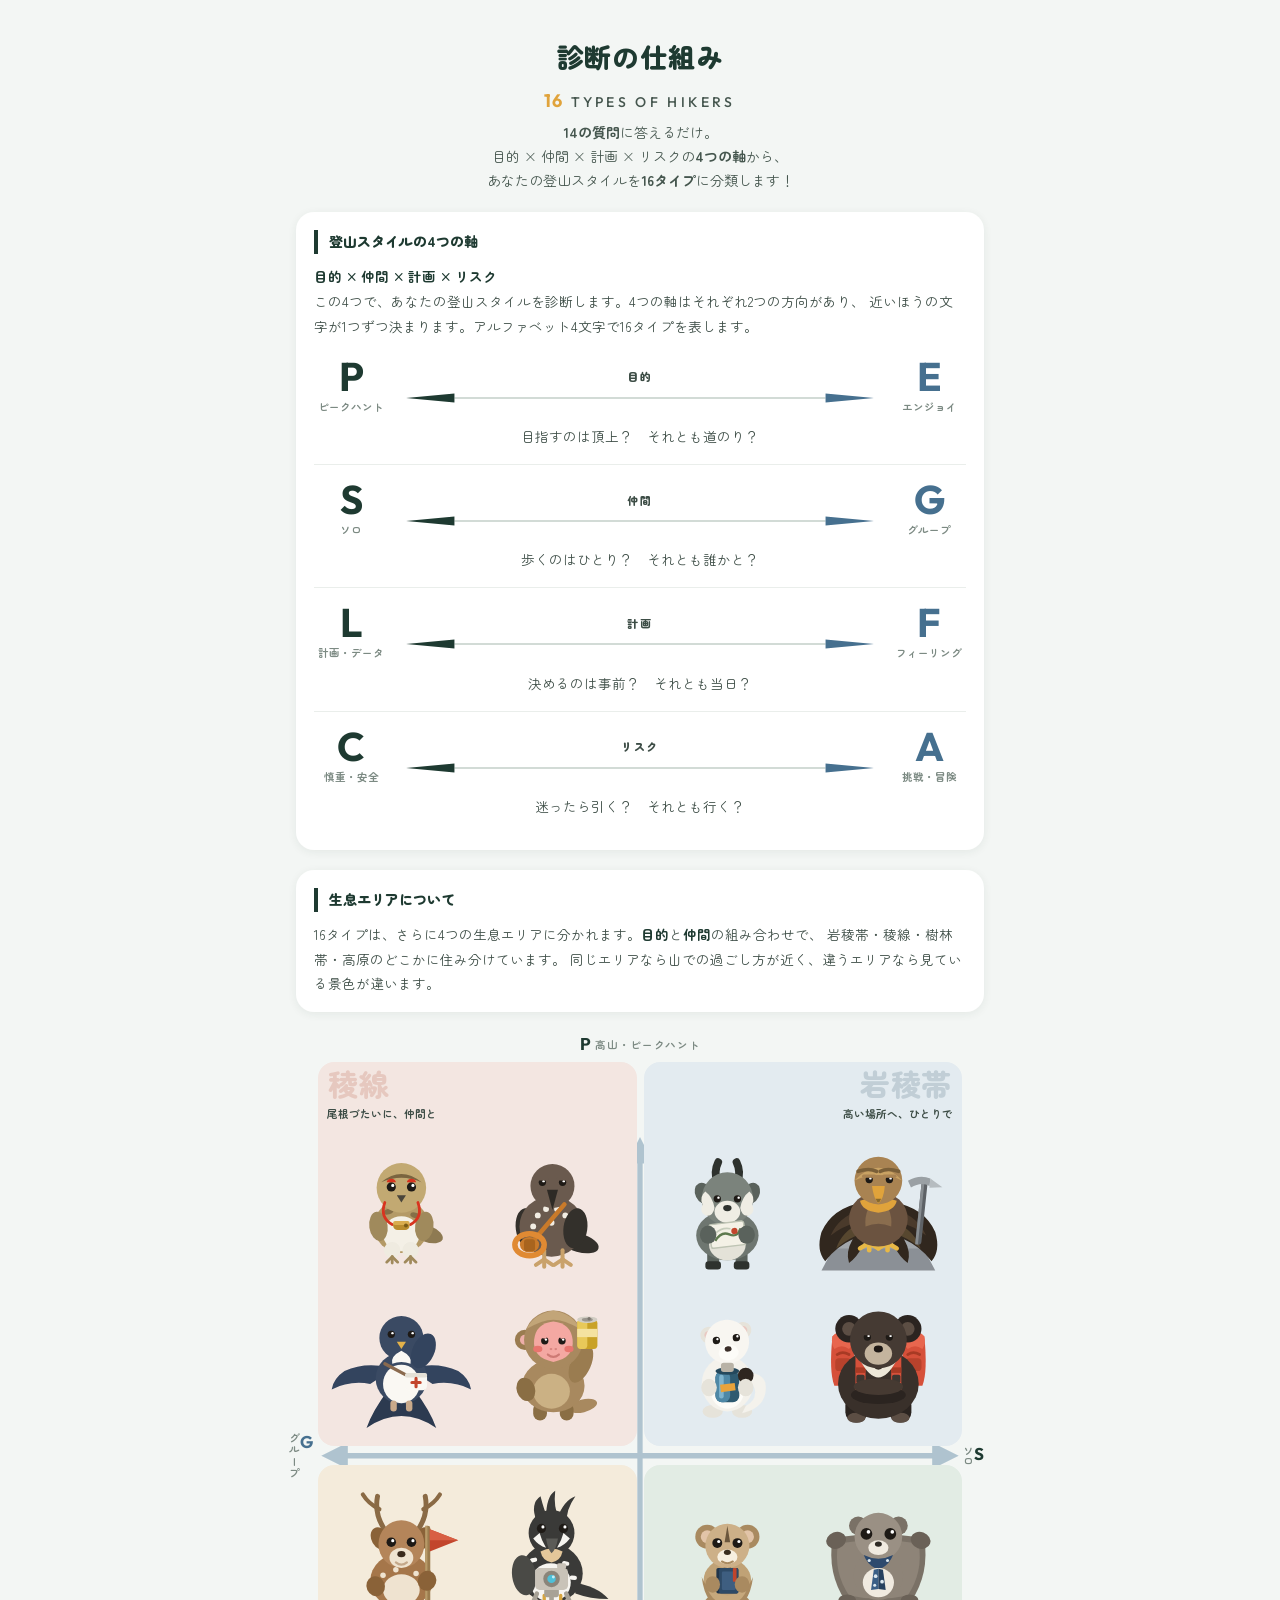
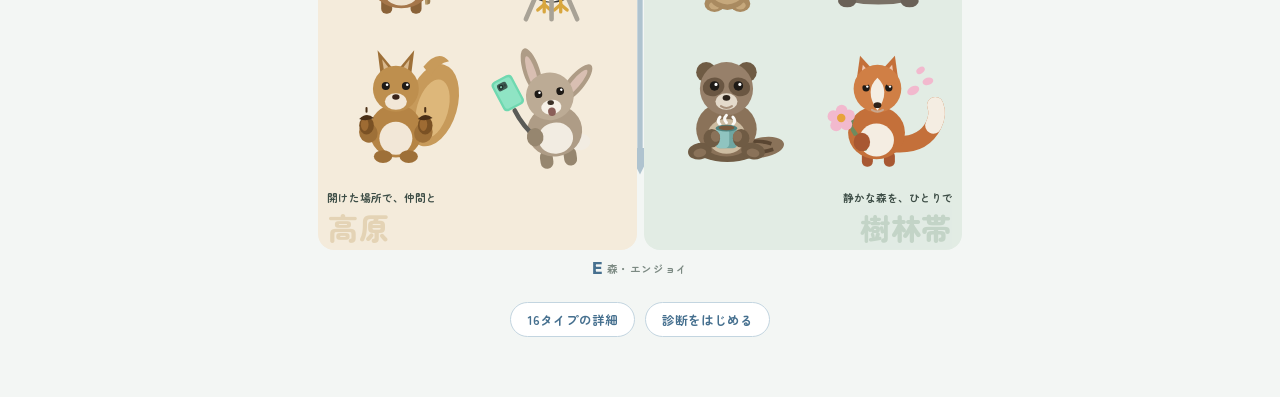
==== commit 66cae5a5: "Add files via upload" ====
--- a/about.html
+++ b/about.html
@@ -18,22 +18,24 @@
   <header class="list-head">
     <h1>診断の仕組み</h1>
     <p class="list-en"><b>16</b> TYPES OF HIKERS</p>
-    <p>この診断は、山との付き合い方を<b>4つの問い</b>で見ています。<br>
-       その答えの組み合わせが、<b>16のタイプ</b>になります。</p>
+    <p><b>14の質問</b>に答えるだけ。<br>
+       目的 × 仲間 × 計画 × リスクの<b>4つの軸</b>から、<br>
+       あなたの登山スタイルを<b>16タイプ</b>に分類します！</p>
   </header>
 
     <section class="legend">
-      <h2>4つの問い</h2>
-      <p>山に行くとき、あなたは何を大事にしていますか。その答えを4つの問いで聞いています。
-         それぞれ2つの方向があり、近いほうの文字が1つずつ決まります。
-         結果の <b>PSLC</b> のような4文字は、この答えを並べたものです。</p>
+      <h2>登山スタイルの4つの軸</h2>
+      <p><b>目的 × 仲間 × 計画 × リスク</b><br>
+         この4つで、あなたの登山スタイルを診断します。4つの軸はそれぞれ2つの方向があり、
+         近いほうの文字が1つずつ決まります。アルファベット4文字で16タイプを表します。</p>
       <div class="axis-table" id="axis-table"></div>
     </section>
 
     <section class="legend legend-plain">
-      <h2>キャラクターは4つの生息エリアに住んでいます</h2>
-      <p>4つの問いのうち、<b>1つ目（どこを目指すか）</b>と<b>2つ目（誰と行くか）</b>の組み合わせで、
-         16体のキャラクターは4つの生息エリアに分かれます。</p>
+      <h2>生息エリアについて</h2>
+      <p>16タイプは、さらに4つの生息エリアに分かれます。<b>目的</b>と<b>仲間</b>の組み合わせで、
+         岩稜帯・稜線・樹林帯・高原のどこかに住み分けています。
+         同じエリアなら山での過ごし方が近く、違うエリアなら見ている景色が違います。</p>
     </section>
 
     <div class="matrix">
@@ -71,10 +73,10 @@
 const codesOf = (key) => Object.keys(TYPES).filter((c) => c.slice(0, 2) === key);
 
 const AXIS_MEMO = {
-  PE: "山に行く目的は、頂に立つこと？　それとも道のりを楽しむこと？",
-  SG: "山にいる時間は、ひとりがいい？　それとも誰かと一緒がいい？",
-  LF: "行く前の準備は、しっかり調べる？　それとも当日の気分しだい？",
-  CA: "危なそうな場面では、まず引く？　それとも行けると判断する？",
+  PE: "目指すのは頂上？　それとも道のり？",
+  SG: "歩くのはひとり？　それとも誰かと？",
+  LF: "決めるのは事前？　それとも当日？",
+  CA: "迷ったら引く？　それとも行く？",
 };
 document.getElementById("axis-table").innerHTML = AXES.map((ax) => `
   <div class="ax-item">
--- a/style.css
+++ b/style.css
@@ -1454,13 +1454,15 @@
 .result-row {
   display: flex;
   align-items: center;
+  justify-content: center;
   gap: 14px;
   text-align: left;
   margin-top: 6px;
 }
+.result-txt { flex: 0 1 auto; }
 .result-row .result-char { margin: 0; flex-shrink: 0; }
 .result-row .result-char .char-lg { width: 128px; display: block; }
-.result-txt { flex: 1; min-width: 0; }
+
 .result-row .result-animal { font-size: 27px; margin: 0; line-height: 1.25; }
 .result.is-secret .result-row .result-animal { font-size: 21px; }
 .result-row .result-name { font-size: 12.5px; margin-top: 1px; }
@@ -1483,7 +1485,7 @@
 }
 
 /* 詳細カード：コードと生息エリアを横並びの下へ */
-.ti-id { text-align: center; margin-top: 12px; }
+.ti-id { text-align: left; margin-top: 12px; }
 .tc-area { margin-left: 8px; vertical-align: 1px; }
 
 /* おすすめの山と相性の文字を少し大きく */
@@ -1500,3 +1502,15 @@
 .type-item .match-row .match-name { font-size: 13.5px; }
 .result .match-row .match-label,
 .type-item .match-row .match-label { font-size: 11px; }
+
+/* エリアタブのアイコン */
+.gtab-icon { width: 40px; height: 38px; display: block; margin: 0 auto 2px; }
+
+/* おすすめの山：県名 */
+.mt-pref {
+  font-size: 10.5px;
+  color: var(--stone);
+  text-align: center;
+  margin-top: 1px;
+  line-height: 1.4;
+}
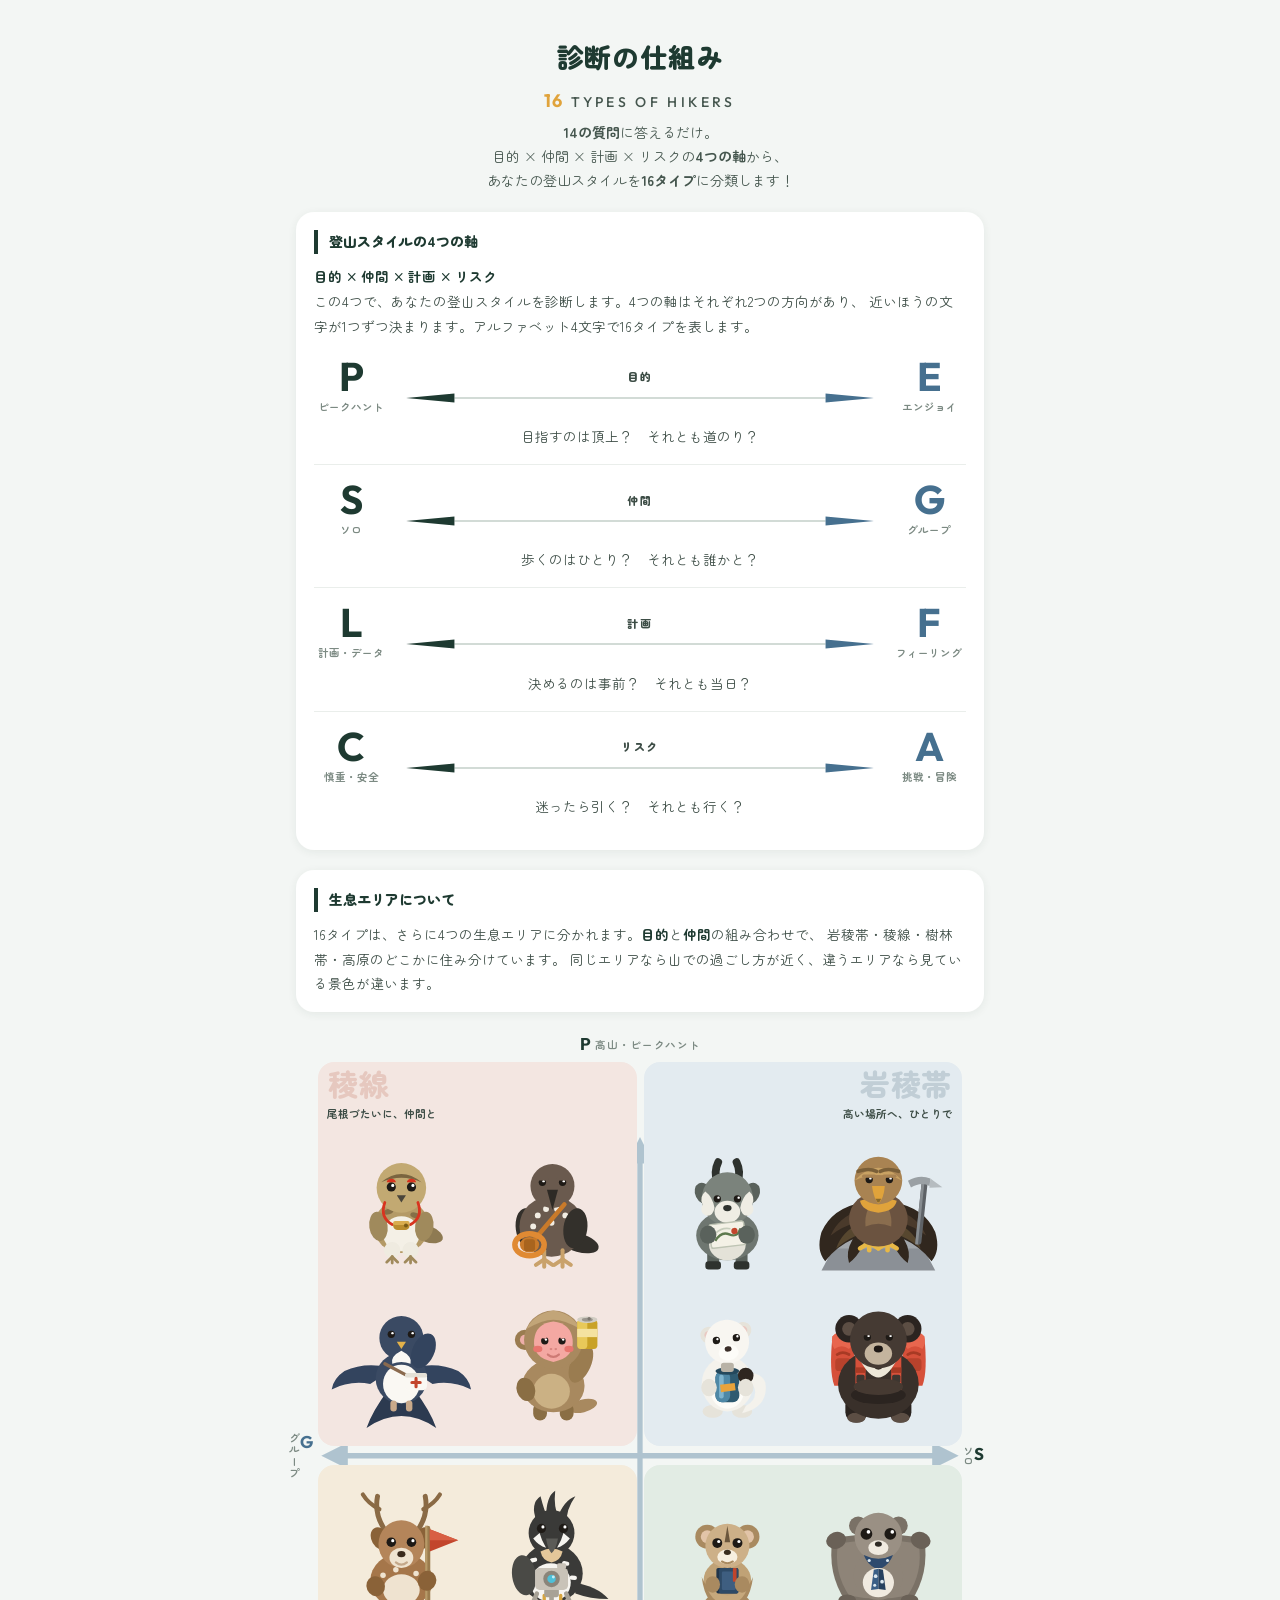
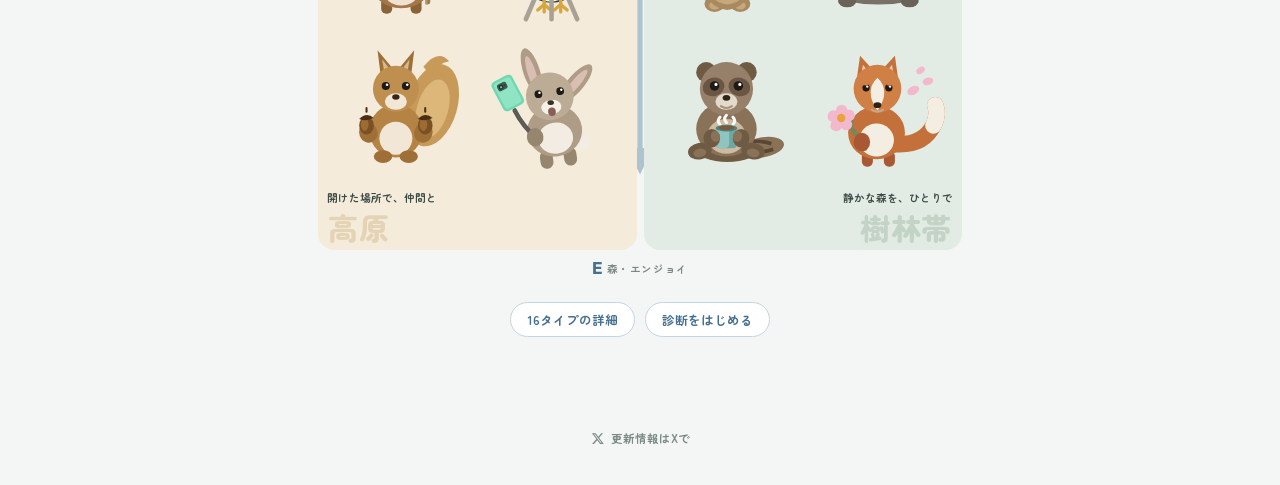
==== commit f6b23d62: "Add files via upload" ====
--- a/about.html
+++ b/about.html
@@ -127,5 +127,11 @@
   if (cell) location.href = `types.html?g=${cell.dataset.g}`;
 });
 </script>
+  <footer class="site-foot">
+    <a href="https://x.com/yamastateofmind" target="_blank" rel="noopener">
+      <svg viewBox="0 0 24 24" aria-hidden="true"><path fill="currentColor" d="M18.9 2.3h3.4l-7.4 8.5L23.6 22h-6.8l-5.3-7-6.1 7H2l7.9-9.1L1.6 2.3h7l4.8 6.4zM17.7 20h1.9L7.4 4.2H5.4z"/></svg>
+      更新情報はXで
+    </a>
+  </footer>
 </body>
 </html>
--- a/style.css
+++ b/style.css
@@ -1514,3 +1514,32 @@
   margin-top: 1px;
   line-height: 1.4;
 }
+
+/* おすすめの山：5座を3列2行で高さを揃える */
+.result .mt-row,
+.type-item .mt-row { align-items: stretch; }
+.result .mt,
+.type-item .mt { display: flex; flex-direction: column; }
+
+/* =========================================================
+   ページ下部のXリンク
+   ========================================================= */
+.site-foot {
+  padding: 26px 20px 30px;
+  text-align: center;
+}
+.site-foot a {
+  display: inline-flex;
+  align-items: center;
+  gap: 7px;
+  font-size: 11.5px;
+  font-weight: 700;
+  color: var(--stone);
+  text-decoration: none;
+  padding: 6px 14px;
+  border-radius: 999px;
+  transition: color .15s, background .15s;
+}
+.site-foot a:hover { color: var(--pine); background: rgba(255, 255, 255, .7); }
+.site-foot a:focus-visible { outline: 3px solid var(--sun); outline-offset: 2px; }
+.site-foot svg { width: 13px; height: 13px; display: block; }
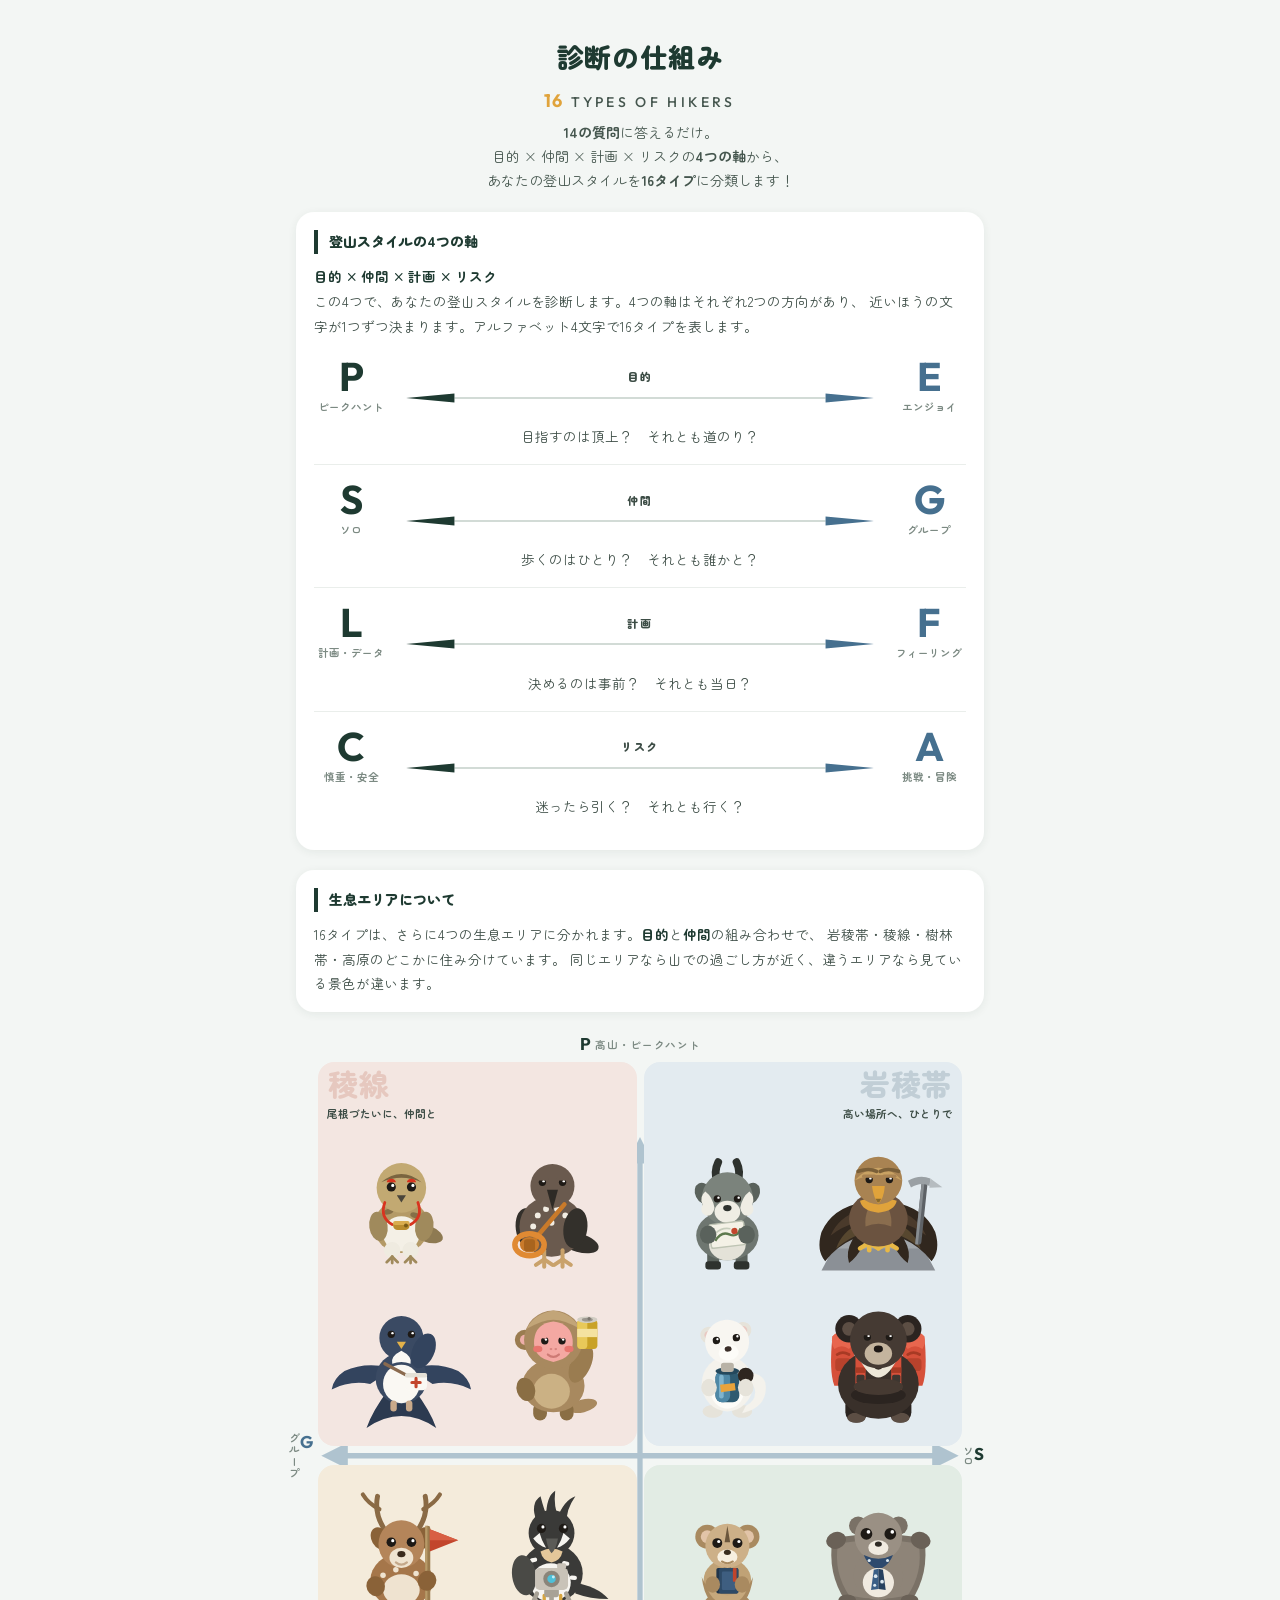
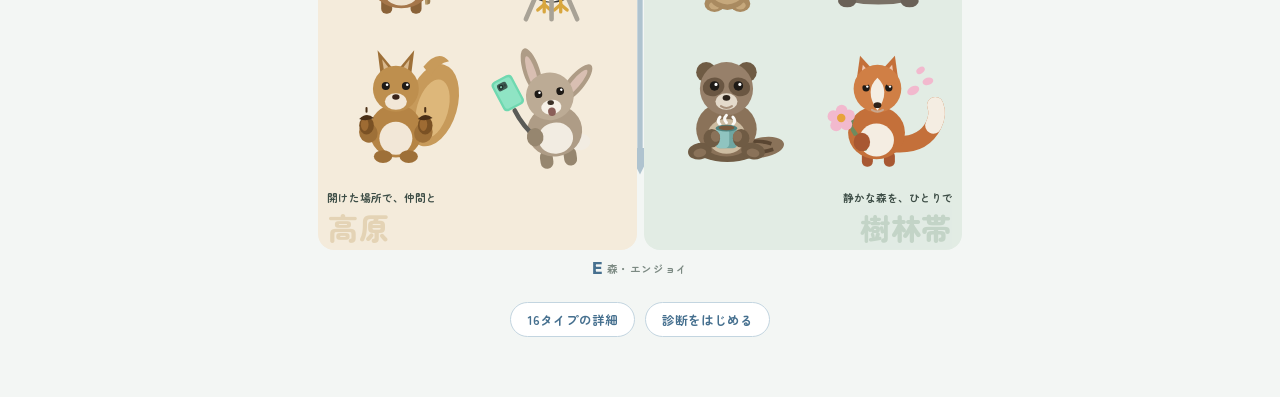
==== commit d85f7b8a: "Add files via upload" ====
--- a/about.html
+++ b/about.html
@@ -127,11 +127,5 @@
   if (cell) location.href = `types.html?g=${cell.dataset.g}`;
 });
 </script>
-  <footer class="site-foot">
-    <a href="https://x.com/yamastateofmind" target="_blank" rel="noopener">
-      <svg viewBox="0 0 24 24" aria-hidden="true"><path fill="currentColor" d="M18.9 2.3h3.4l-7.4 8.5L23.6 22h-6.8l-5.3-7-6.1 7H2l7.9-9.1L1.6 2.3h7l4.8 6.4zM17.7 20h1.9L7.4 4.2H5.4z"/></svg>
-      更新情報はXで
-    </a>
-  </footer>
 </body>
 </html>
--- a/style.css
+++ b/style.css
@@ -1525,8 +1525,9 @@
    ページ下部のXリンク
    ========================================================= */
 .site-foot {
-  padding: 26px 20px 30px;
-  text-align: center;
+  margin-top: -18px;
+  padding: 0 14px 18px;
+  text-align: right;
 }
 .site-foot a {
   display: inline-flex;
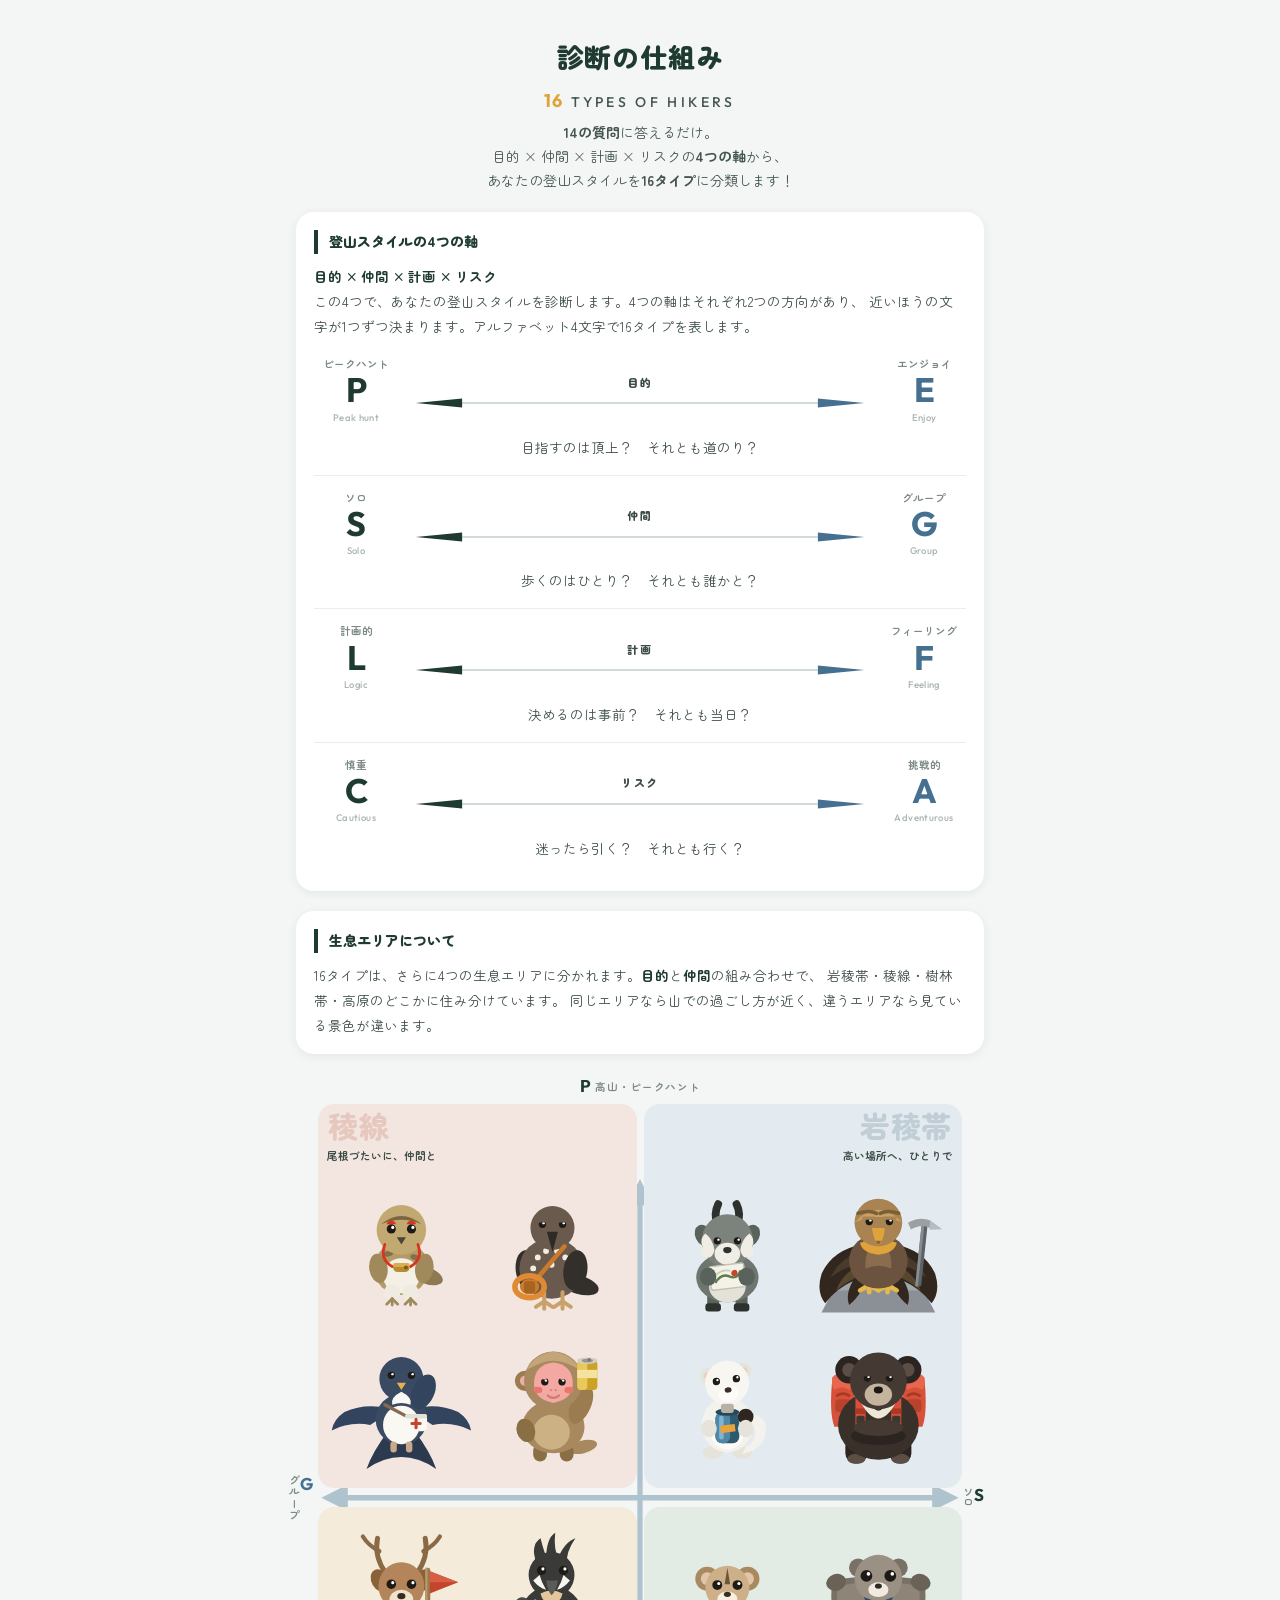
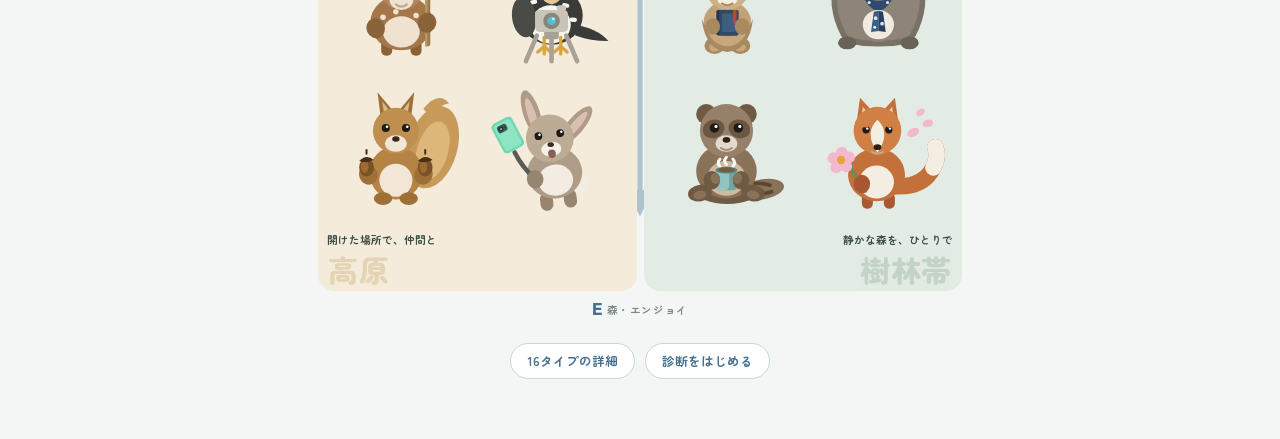
==== commit c6993fd4: "Add files via upload" ====
--- a/about.html
+++ b/about.html
@@ -82,8 +82,9 @@
   <div class="ax-item">
     <div class="ax-row">
       <div class="ax-end l">
+        <span class="ax-word">${ax.aName}</span>
         <span class="ax-ltr">${ax.a}</span>
-        <span class="ax-word">${ax.aName}</span>
+        <span class="ax-en">${ax.aEn}</span>
       </div>
       <div class="ax-mid">
         <span class="ax-title">${ax.title}</span>
@@ -94,8 +95,9 @@
         </svg>
       </div>
       <div class="ax-end r">
+        <span class="ax-word">${ax.bName}</span>
         <span class="ax-ltr">${ax.b}</span>
-        <span class="ax-word">${ax.bName}</span>
+        <span class="ax-en">${ax.bEn}</span>
       </div>
     </div>
     <p class="ax-memo">${AXIS_MEMO[ax.id]}</p>
--- a/style.css
+++ b/style.css
@@ -912,11 +912,11 @@
 .ax-item:first-child { border-top: none; padding-top: 4px; }
 
 .ax-row { display: flex; align-items: center; gap: 10px; }
-.ax-end { flex-shrink: 0; width: 74px; text-align: center; }
+.ax-end { flex-shrink: 0; width: 84px; text-align: center; }
 .ax-ltr {
   display: block;
   font-family: "Outfit", var(--font);
-  font-size: 40px;
+  font-size: 34px;
   font-weight: 700;
   line-height: .95;
 }
@@ -926,9 +926,18 @@
   display: block;
   font-size: 10.5px;
   font-weight: 700;
-  margin-top: 5px;
+  margin-bottom: 3px;
   line-height: 1.35;
   color: var(--stone);
+}
+.ax-en {
+  display: block;
+  font-family: "Outfit", var(--font);
+  font-size: 9.5px;
+  font-weight: 500;
+  letter-spacing: .04em;
+  color: #A9B5AE;
+  margin-top: 2px;
 }
 .ax-mid { flex: 1; min-width: 0; text-align: center; }
 .ax-title {
@@ -1197,20 +1206,40 @@
   .result.reveal .result-char { animation: none; }
 }
 
+/* hidden 属性は常に非表示を優先する */
+[hidden] { display: none !important; }
+
 /* =========================================================
    シークレットキャラクター
    ========================================================= */
 .secret-badge {
+  display: inline-block;
   font-family: "Outfit", var(--font);
-  font-size: 10px;
-  font-weight: 700;
-  letter-spacing: .16em;
+  font-size: 15px;
+  font-weight: 700;
+  letter-spacing: .2em;
   color: #4A3410;
-  background: linear-gradient(100deg, #F0C860, #E0A33B 55%, #C98F22);
+  background: linear-gradient(100deg, #F7DC8C, #E0A33B 55%, #C98F22);
   border-radius: 999px;
-  padding: 4px 10px 4px 12px;
-  box-shadow: 0 1px 4px rgba(176, 130, 30, .35);
-}
+  padding: 6px 20px;
+  margin-bottom: 7px;
+  box-shadow: 0 2px 8px rgba(176, 130, 30, .4);
+}
+.secret-lead {
+  font-size: 11.5px;
+  font-weight: 700;
+  color: #8a6a20;
+  margin-bottom: 10px;
+}
+.secret-spark i {
+  position: absolute;
+  width: 8px;
+  height: 8px;
+  background: radial-gradient(circle, #F0C860, rgba(240, 200, 96, 0));
+  border-radius: 50%;
+}
+.result.is-secret .result-hero { box-shadow: inset 0 0 60px rgba(224, 163, 59, .22); }
+.result-hero { position: relative; }
 
 .secret-note {
   font-size: 12px;
@@ -1464,7 +1493,7 @@
 .result-row .result-char .char-lg { width: 128px; display: block; }
 
 .result-row .result-animal { font-size: 27px; margin: 0; line-height: 1.25; }
-.result.is-secret .result-row .result-animal { font-size: 21px; }
+.result.is-secret .result-row .result-animal { font-size: 19px; letter-spacing: .02em; }
 .result-row .result-name { font-size: 12.5px; margin-top: 1px; }
 .result-row .result-copy {
   font-size: 12.5px;
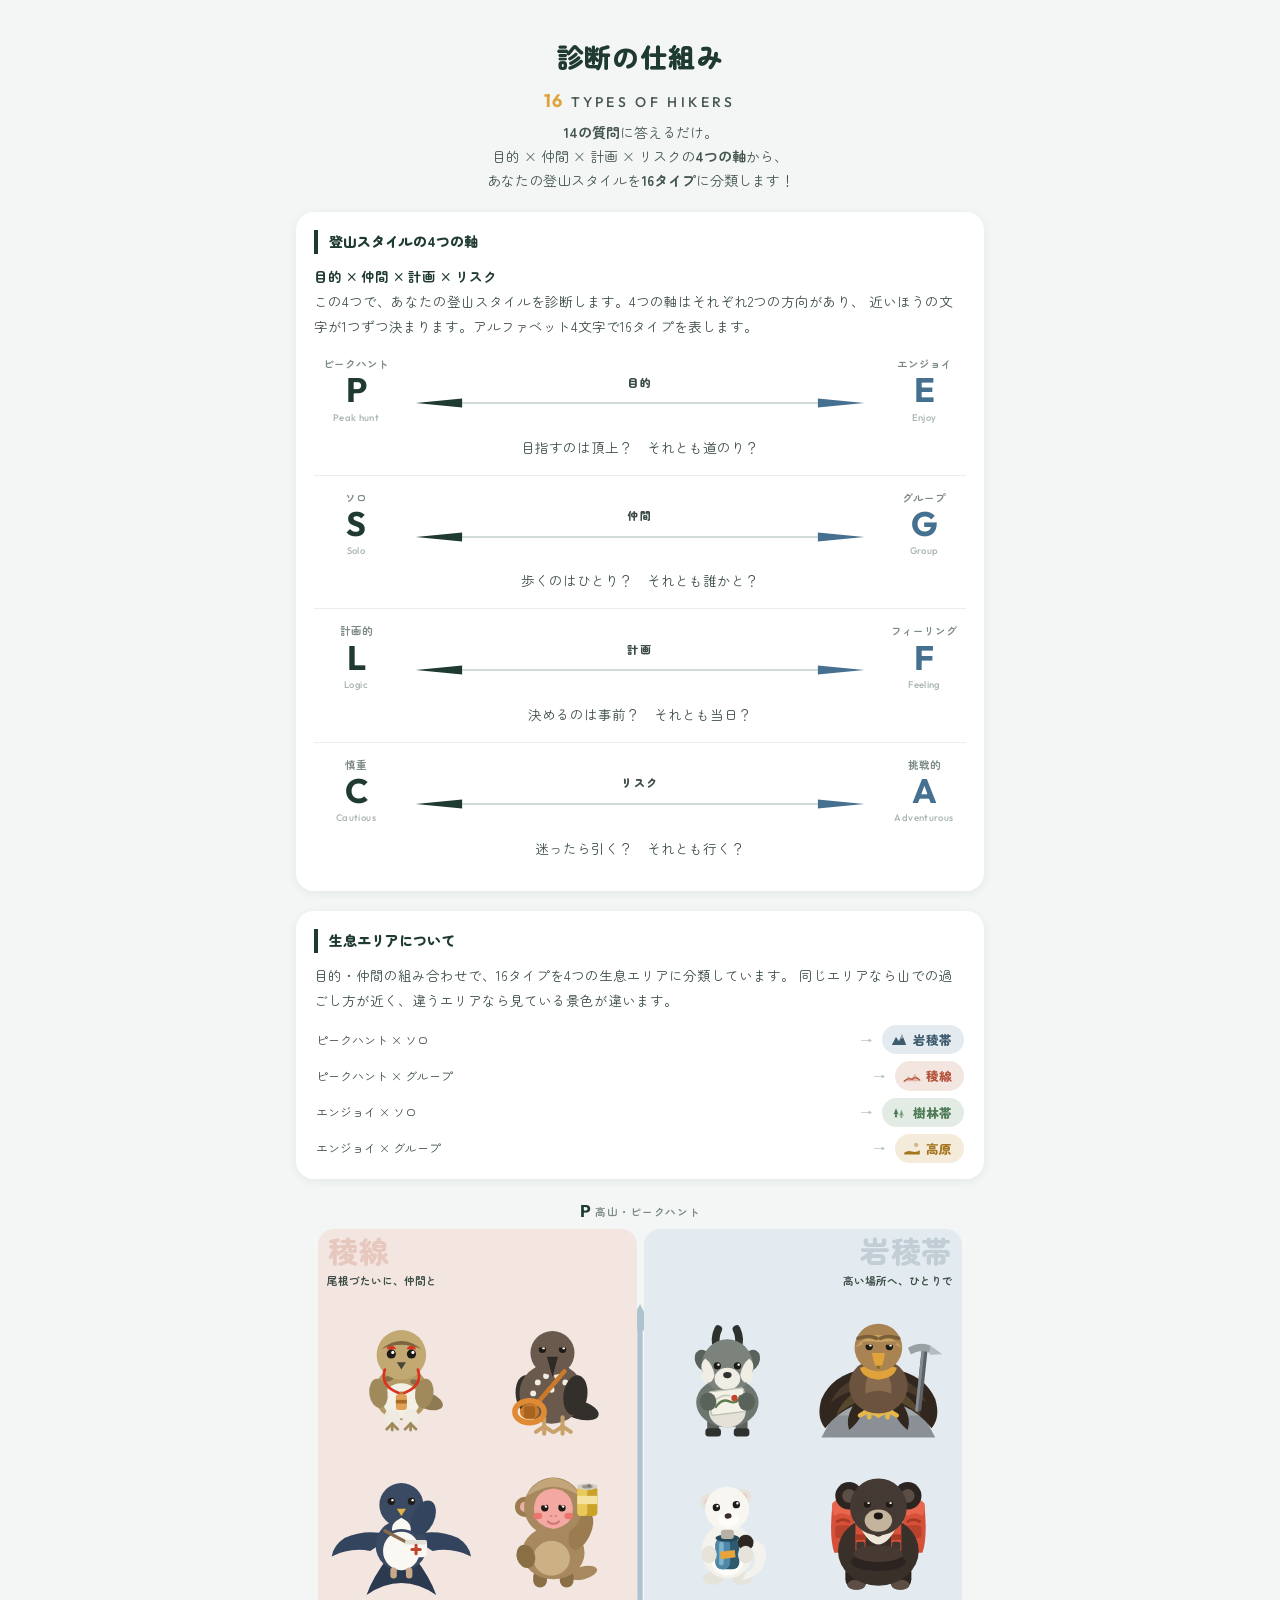
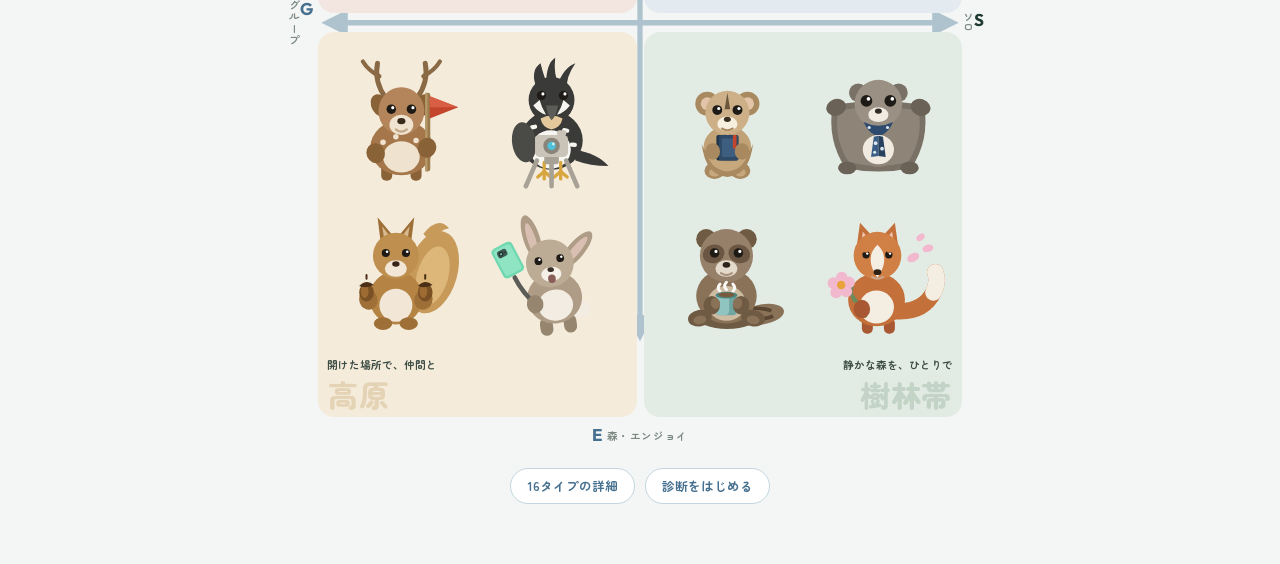
==== commit 4d2a92a1: "Add files via upload" ====
--- a/about.html
+++ b/about.html
@@ -10,6 +10,14 @@
 <link rel="preconnect" href="https://fonts.gstatic.com" crossorigin>
 <link href="https://fonts.googleapis.com/css2?family=Outfit:wght@500;700&family=Zen+Maru+Gothic:wght@400;500;700;900&display=swap" rel="stylesheet">
 <link rel="stylesheet" href="style.css">
+<!-- Google Analytics -->
+<script async src="https://www.googletagmanager.com/gtag/js?id=G-V6124DLH2P"></script>
+<script>
+  window.dataLayer = window.dataLayer || [];
+  function gtag(){ dataLayer.push(arguments); }
+  gtag("js", new Date());
+  gtag("config", "G-V6124DLH2P");
+</script>
 </head>
 <body>
 
@@ -33,9 +41,9 @@
 
     <section class="legend legend-plain">
       <h2>生息エリアについて</h2>
-      <p>16タイプは、さらに4つの生息エリアに分かれます。<b>目的</b>と<b>仲間</b>の組み合わせで、
-         岩稜帯・稜線・樹林帯・高原のどこかに住み分けています。
+      <p>目的・仲間の組み合わせで、16タイプを4つの生息エリアに分類しています。
          同じエリアなら山での過ごし方が近く、違うエリアなら見ている景色が違います。</p>
+      <div class="area-rows" id="area-rows"><!-- 4エリアの対応 --></div>
     </section>
 
     <div class="matrix">
@@ -104,6 +112,21 @@
   </div>`).join("");
 
 /* 目的（縦）× 仲間（横）の4象限。左上から 孤峰・稜線・静林・陽だまり */
+/* 目的×仲間と生息エリアの対応 */
+document.getElementById("area-rows").innerHTML = [
+  ["PS", "ピークハント", "ソロ"], ["PG", "ピークハント", "グループ"],
+  ["ES", "エンジョイ", "ソロ"],   ["EG", "エンジョイ", "グループ"],
+].map(([key, aj, bj]) => {
+  const g = GROUPS[key];
+  return `<div class="area-row">
+    <span class="ar-cmb">${aj} × ${bj}</span>
+    <span class="ar-arrow">→</span>
+    <span class="ar-chip" style="background:${g.band}">
+      ${areaIcon(key)}<b style="color:${g.deep}">${g.name}</b>
+    </span>
+  </div>`;
+}).join("");
+
 document.getElementById("matrix").insertAdjacentHTML("beforeend", MATRIX_ORDER.map((key) => {
   const g = GROUPS[key];
   const side = (key === "PG" || key === "EG") ? "l" : "r";
--- a/style.css
+++ b/style.css
@@ -509,7 +509,7 @@
   line-height: 1.85;
   color: #3d4d46;
 }
-.panel-caution .panel-title { border-left-color: var(--sun); }
+
 
 /* ---------- 結果画面：相性 ---------- */
 .match { padding: 13px 0; border-bottom: 1px solid var(--line); }
@@ -547,7 +547,7 @@
 /* ---------- 公開前の一時設定 ----------
    Xシェアボタンを非表示にしています。
    内容が固まって公開する準備ができたら、下の1行を削除してください。 */
-#btn-share { display: none; }
+
 
 /* =========================================================
    キャラクター
@@ -645,6 +645,7 @@
 /* 動きが苦手な人には出さない */
 @media (prefers-reduced-motion: reduce) {
   .cast .char { opacity: 1; animation: none; }
+  .result.reveal .result-char { animation: none; }
 }
 
 /* =========================================================
@@ -806,7 +807,9 @@
 .tc-copy { font-size: 13.5px; font-weight: 700; color: var(--fjord); margin-top: 6px; line-height: 1.6; }
 
 /* 4軸の内訳 */
+  /* コードの行との間隔を広げる */
 .ti-axes {
+  margin-top: 10px;
   display: flex;
   flex-wrap: wrap;
   gap: 6px;
@@ -832,7 +835,7 @@
   border-left: 4px solid var(--pine);
   line-height: 1.4;
 }
-.ti-caution .ti-label { border-left-color: var(--sun); }
+
 .ti-text { font-size: 13.5px; line-height: 1.85; color: #3d4d46; }
 
 /* 持ちもの（キャッチコピーの下） */
@@ -1168,7 +1171,7 @@
   border-bottom: 2.5px solid var(--pine);
   line-height: 1.4;
 }
-.panel-caution .panel-title { border-bottom-color: var(--sun); }
+
 .panel-body { text-align: left; }
 .axes { text-align: left; }
 
@@ -1184,8 +1187,16 @@
   animation-delay: calc(var(--i, 0) * .12s);
 }
 .result.reveal .result-char {
-  animation: resPop .55s cubic-bezier(.2, 1.3, .4, 1) forwards;
-  animation-delay: calc(var(--i, 0) * .12s);
+  /* 跳ねて現れたあと、ゆっくり上下に揺れ続ける */
+  animation:
+    resPop .55s cubic-bezier(.2, 1.3, .4, 1) forwards,
+    resFloat 4.4s ease-in-out infinite;
+  animation-delay: calc(var(--i, 0) * .12s), calc(var(--i, 0) * .12s + .55s);
+}
+
+@keyframes resFloat {
+  0%, 100% { transform: translateY(0); }
+  50%      { transform: translateY(-6px); }
 }
 .result.reveal .result-hero { opacity: 1; animation: none; }
 
@@ -1573,3 +1584,73 @@
 .site-foot a:hover { color: var(--pine); background: rgba(255, 255, 255, .7); }
 .site-foot a:focus-visible { outline: 3px solid var(--sun); outline-offset: 2px; }
 .site-foot svg { width: 13px; height: 13px; display: block; }
+
+
+/* =========================================================
+   結果画面に固定するシェアのバー
+   ========================================================= */
+.share-bar {
+  position: fixed;
+  left: 50%;
+  transform: translateX(-50%);
+  bottom: 0;
+  width: 100%;
+  max-width: 480px;
+  z-index: 40;
+  display: flex;
+  align-items: center;
+  gap: 6px;
+  padding: 5px 11px calc(5px + env(safe-area-inset-bottom));
+  background: var(--birch);
+  box-shadow: 0 -2px 14px rgba(30, 58, 49, .12);
+  border-radius: 16px 16px 0 0;
+}
+.share-lf {
+  flex: 1;
+  min-width: 0;
+  text-align: left;
+  white-space: nowrap;
+  overflow: hidden;
+  font-size: 9px;
+  color: var(--stone);
+}
+.share-rt { white-space: nowrap; font-size: 9.5px; font-weight: 700; margin-right: 2px; }
+.share-ic {
+  flex-shrink: 0;
+  width: 23px;
+  height: 23px;
+  border-radius: 8px;
+  display: flex;
+  align-items: center;
+  justify-content: center;
+  color: #fff;
+}
+.share-ic svg { width: 13px; height: 13px; display: block; }
+.share-ic.sx { background: #14171A; }
+.share-ic.sl { background: #06C755; }
+.share-ic:hover { filter: brightness(1.15); }
+.share-ic:focus-visible { outline: 3px solid var(--sun); outline-offset: 2px; }
+
+/* バーの高さぶん、下に余白を作る */
+#screen-result { padding-bottom: 52px; }
+@media (max-width: 380px) {
+  .share-lf { font-size: 8.5px; }
+}
+
+/* 詳細カード：持ちものを4軸タグと同じ行に */
+.ax-item b { font-family: var(--font); font-size: 10px; margin-right: 5px; }
+
+/* 診断の仕組み：目的×仲間と生息エリアの対応 */
+.area-rows { display: flex; flex-direction: column; gap: 7px; margin-top: 12px; }
+.area-row { display: flex; align-items: center; font-size: 12px; padding: 0 2px; }
+.ar-cmb { flex: 1; color: #3d4d46; }
+.ar-arrow { color: #B9C6BF; margin: 0 10px; }
+.ar-chip {
+  display: inline-flex;
+  align-items: center;
+  gap: 5px;
+  border-radius: 999px;
+  padding: 4px 12px 4px 8px;
+}
+.ar-chip b { font-size: 12.5px; font-weight: 900; }
+.ar-chip .gtab-icon { width: 18px; height: 17px; margin: 0; }
